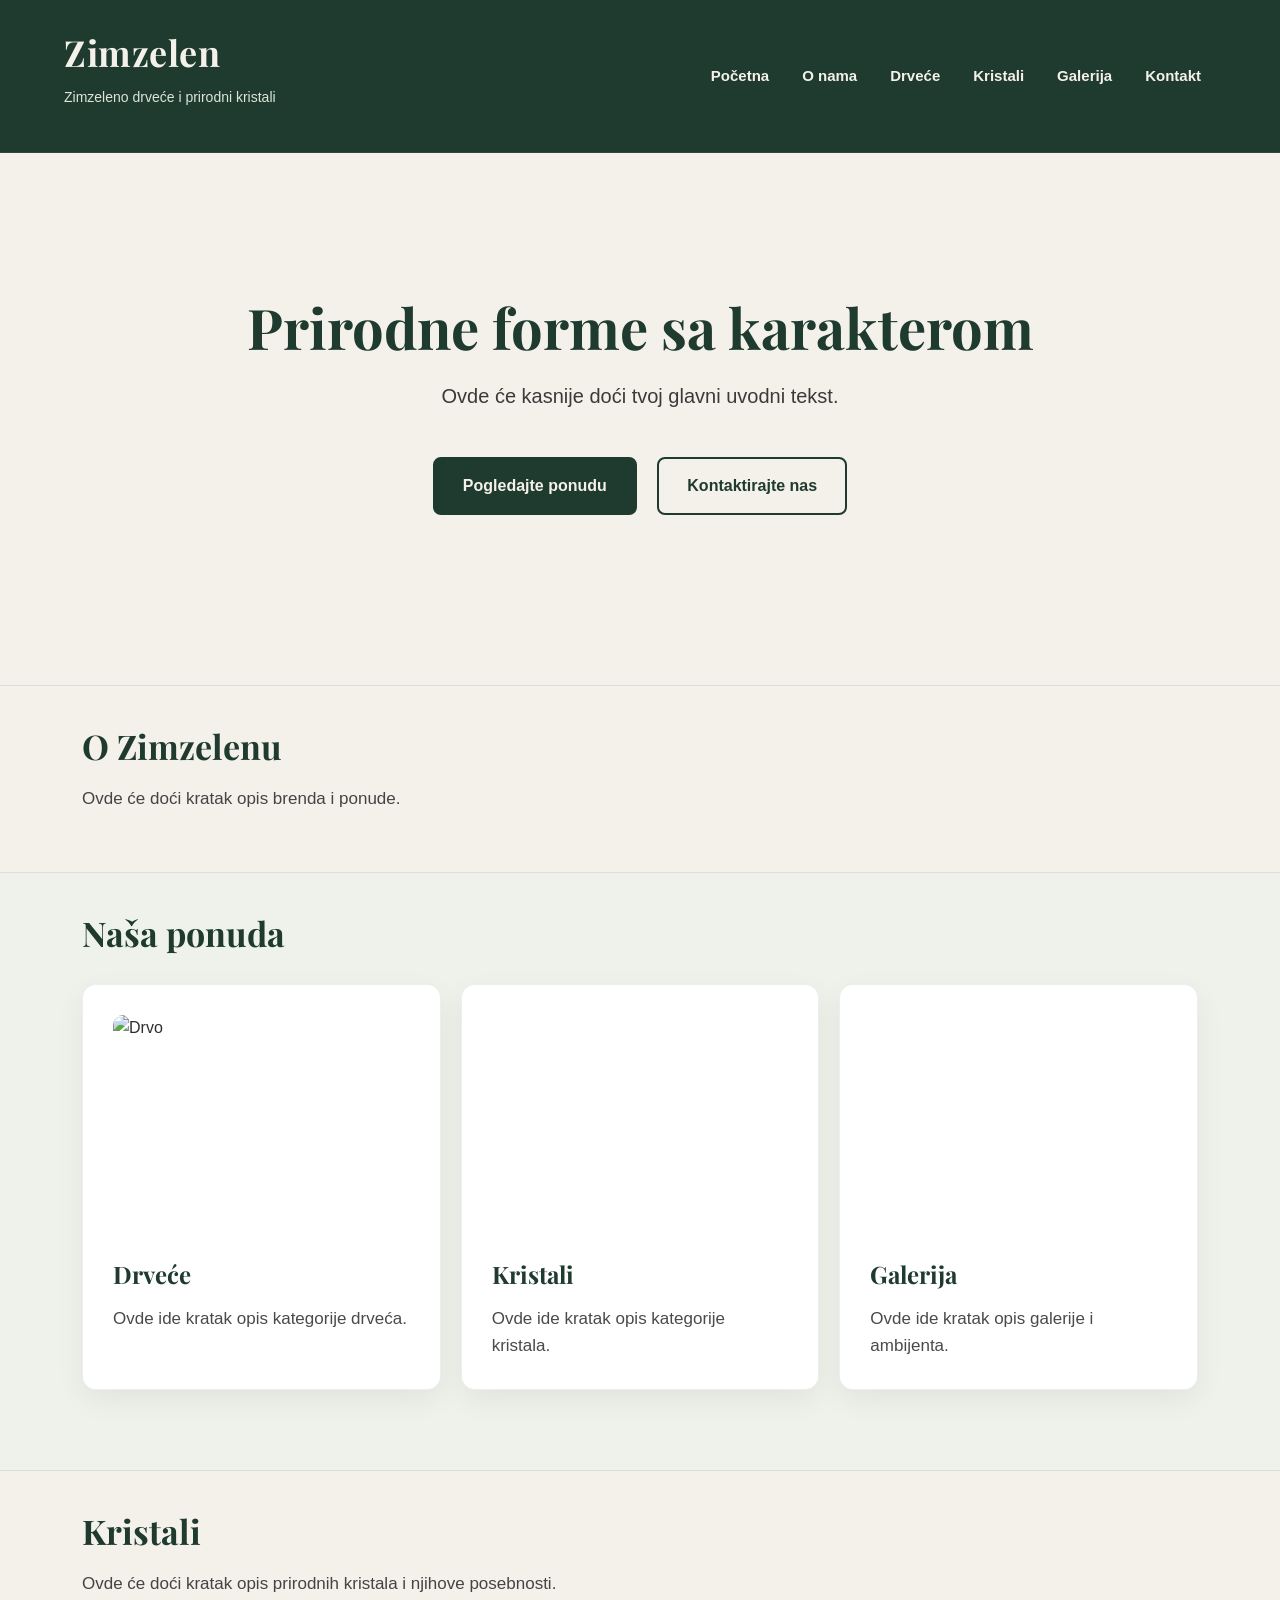
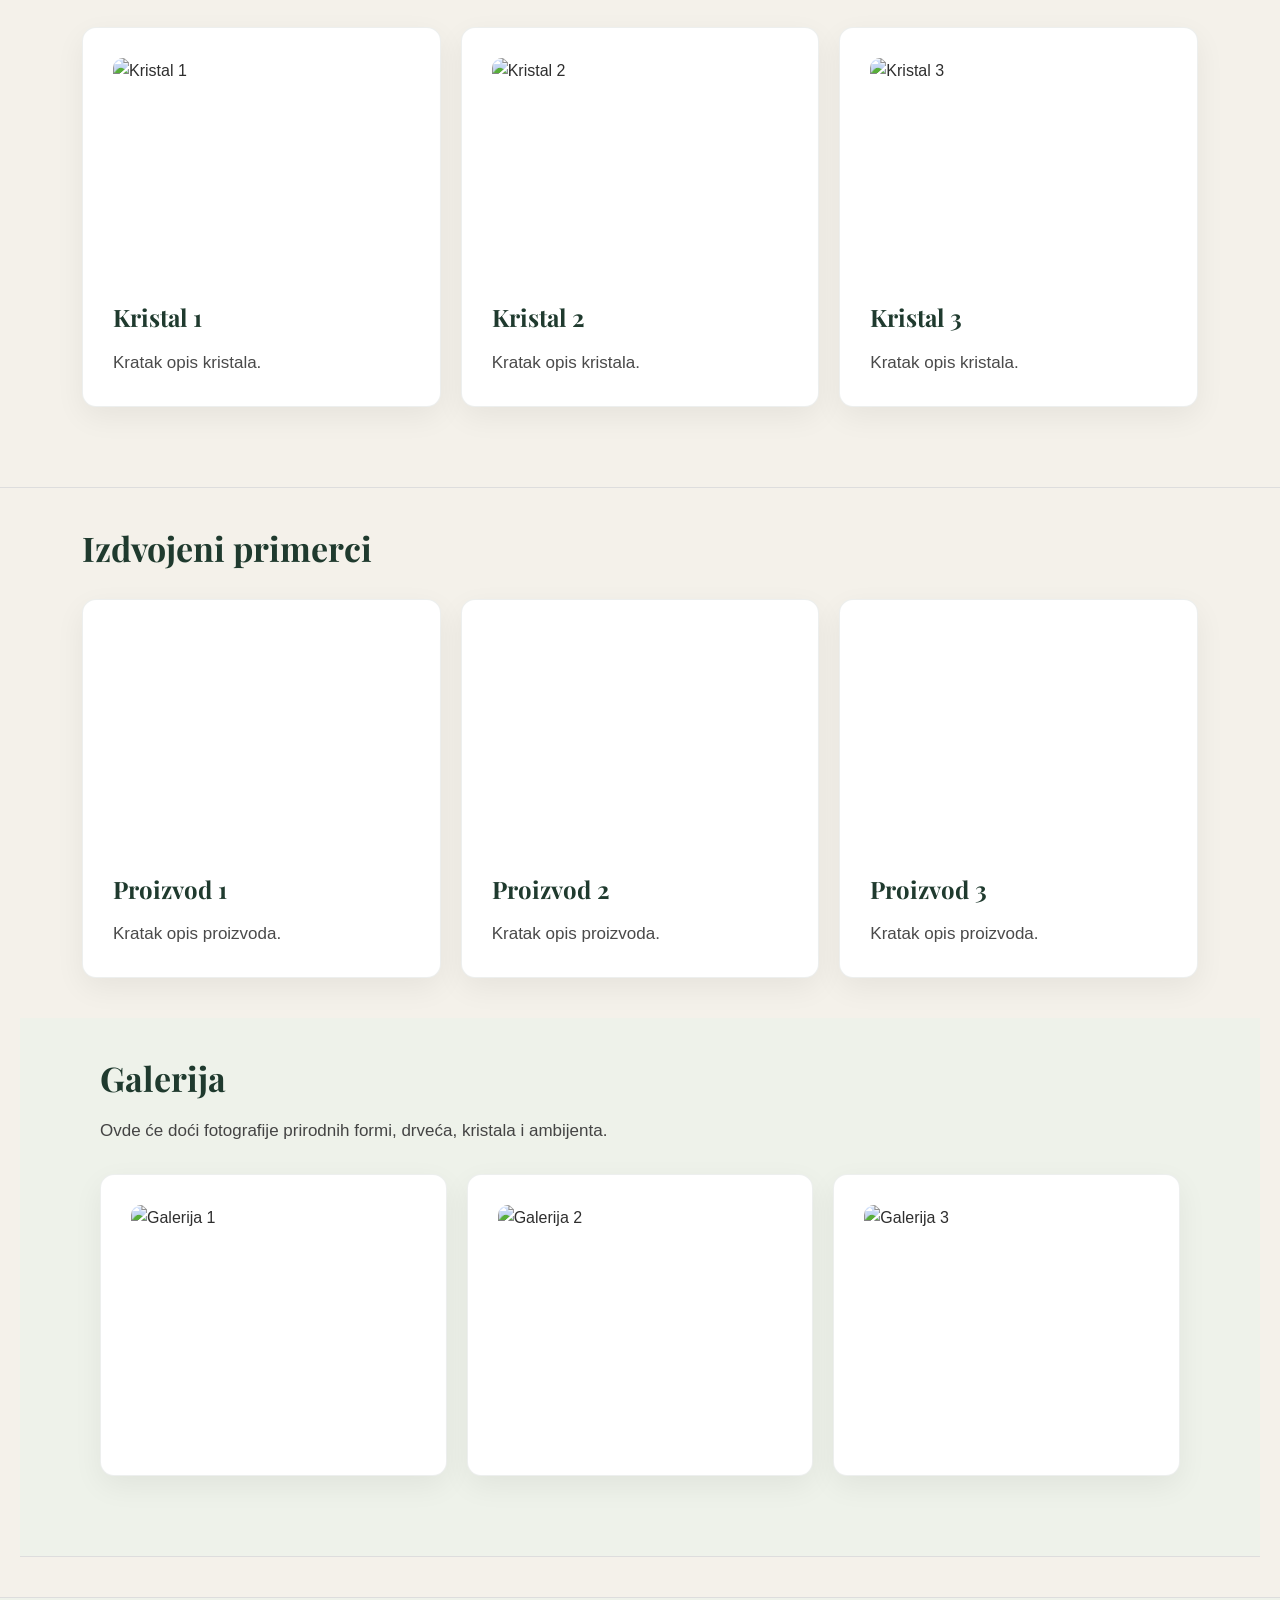
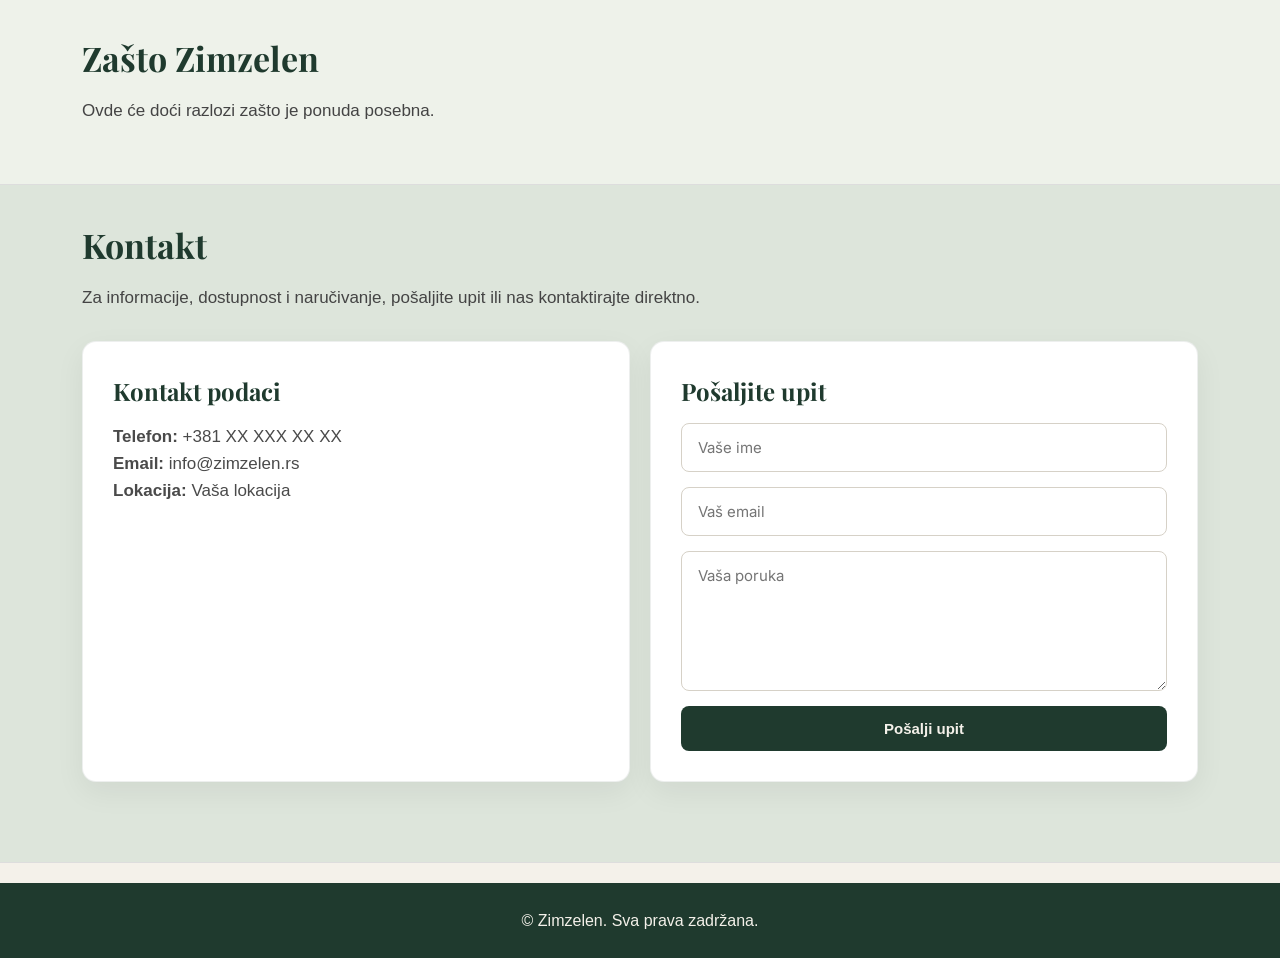
==== index.html @ 7e2f9504 "prvi upload fajla" ====
<!DOCTYPE html>
<html lang="sr">
<head>
  <meta charset="UTF-8" />
  <meta name="viewport" content="width=device-width, initial-scale=1.0" />
  <title>Zimzelen</title>
  <link rel="preconnect" href="https://fonts.googleapis.com">
<link rel="preconnect" href="https://fonts.gstatic.com" crossorigin>
<link href="https://fonts.googleapis.com/css2?family=Inter:wght@400;500;600;700&family=Playfair+Display:wght@600;700&display=swap" rel="stylesheet">
  <link rel="stylesheet" href="style.css" />
</head>
<body>

  <header class="site-header">
    <div class="container header-top">
      <div class="logo-box">
        <h1>Zimzelen</h1>
        <p>Zimzeleno drveće i prirodni kristali</p>
      </div>

      <nav class="main-nav">
  <a href="#pocetna">Početna</a>
  <a href="#o-nama">O nama</a>
  <a href="#drvece">Drveće</a>
  <a href="#kristali">Kristali</a>
  <a href="#galerija">Galerija</a>
  <a href="#kontakt">Kontakt</a>
</nav>
    </div>
  </header>

  <section class="hero" id="pocetna">
    <div class="container">
      <h2>Prirodne forme sa karakterom</h2>
      <p>Ovde će kasnije doći tvoj glavni uvodni tekst.</p>
      <div class="hero-buttons">
        <a href="#">Pogledajte ponudu</a>
        <a href="#">Kontaktirajte nas</a>
      </div>
    </div>
  </section>

  <section class="intro" id="o-nama">
    <div class="container">
      <h2>O Zimzelenu</h2>
      <p>Ovde će doći kratak opis brenda i ponude.</p>
    </div>
  </section>

<section class="categories" id="drvece">
  <div class="container">
    <h2>Naša ponuda</h2>

    <div class="card-grid">
      <div class="card">
        <img src="slike/100.jpg" alt="Drvo" class="card-image" />
        <h3>Drveće</h3>
        <p>Ovde ide kratak opis kategorije drveća.</p>
      </div>

      <div class="card">
        <div class="card-image"></div>
        <h3>Kristali</h3>
        <p>Ovde ide kratak opis kategorije kristala.</p>
      </div>

      <div class="card">
        <div class="card-image"></div>
        <h3>Galerija</h3>
        <p>Ovde ide kratak opis galerije i ambijenta.</p>
      </div>
    </div>
  </div>
</section>

<section class="crystals" id="kristali">
  <div class="container">
    <h2>Kristali</h2>
    <p>Ovde će doći kratak opis prirodnih kristala i njihove posebnosti.</p>

    <div class="card-grid">
      <div class="card">
        <img src="slike/100.jpg" alt="Kristal 1" class="card-image" />
        <h3>Kristal 1</h3>
        <p>Kratak opis kristala.</p>
      </div>

      <div class="card">
        <img src="slike/100.jpg" alt="Kristal 2" class="card-image" />
        <h3>Kristal 2</h3>
        <p>Kratak opis kristala.</p>
      </div>

      <div class="card">
        <img src="slike/100.jpg" alt="Kristal 3" class="card-image" />
        <h3>Kristal 3</h3>
        <p>Kratak opis kristala.</p>
      </div>
    </div>
  </div>
</section>

  <section class="featured">
  <div class="container">
    <h2>Izdvojeni primerci</h2>

    <div class="card-grid">
      <div class="card">
        <div class="card-image"></div>
        <h3>Proizvod 1</h3>
        <p>Kratak opis proizvoda.</p>
      </div>

      <div class="card">
        <div class="card-image"></div>
        <h3>Proizvod 2</h3>
        <p>Kratak opis proizvoda.</p>
      </div>

      <div class="card">
        <div class="card-image"></div>
        <h3>Proizvod 3</h3>
        <p>Kratak opis proizvoda.</p>
      </div>
    </div>
  </div>

  <section class="gallery" id="galerija">
  <div class="container">
    <h2>Galerija</h2>
    <p>Ovde će doći fotografije prirodnih formi, drveća, kristala i ambijenta.</p>

    <div class="card-grid">
      <div class="card">
        <img src="slike/100.jpg" alt="Galerija 1" class="card-image" />
      </div>

      <div class="card">
        <img src="slike/100.jpg" alt="Galerija 2" class="card-image" />
      </div>

      <div class="card">
        <img src="slike/100.jpg" alt="Galerija 3" class="card-image" />
      </div>
    </div>
  </div>
</section>

</section>
  <section class="why-us">
    <div class="container">
      <h2>Zašto Zimzelen</h2>
      <p>Ovde će doći razlozi zašto je ponuda posebna.</p>
    </div>
  </section>

  <section class="contact-call" id="kontakt">
  <div class="container">
    <h2>Kontakt</h2>
    <p>Za informacije, dostupnost i naručivanje, pošaljite upit ili nas kontaktirajte direktno.</p>

    <div class="contact-grid">
      <div class="card">
        <h3>Kontakt podaci</h3>
        <p><strong>Telefon:</strong> +381 XX XXX XX XX</p>
        <p><strong>Email:</strong> info@zimzelen.rs</p>
        <p><strong>Lokacija:</strong> Vaša lokacija</p>
      </div>

      <div class="card">
        <h3>Pošaljite upit</h3>
        <form class="contact-form" name="kontakt" method="POST" data-netlify="true" action="/hvala.html">
  <input type="hidden" name="form-name" value="kontakt" />

  <input type="text" name="ime" placeholder="Vaše ime" required />
  <input type="email" name="email" placeholder="Vaš email" required />
  <textarea name="poruka" placeholder="Vaša poruka" required></textarea>
  <button type="submit">Pošalji upit</button>
</form>
      </div>
    </div>
  </div>
</section>

  <footer class="site-footer">
    <div class="container">
      <p>© Zimzelen. Sva prava zadržana.</p>
    </div>
  </footer>

  <script src="script.js"></script>
</body>
</html>
---- style.css ----
* {
  margin: 0;
  padding: 0;
  box-sizing: border-box;
}

html {
  scroll-behavior: smooth;
}

body {
  font-family: 'Inter', sans-serif;
  background-color: #F4F1EA;
  color: #2E2E2E;
  line-height: 1.6;
}
h1, h2, h3 {
  font-family: 'Playfair Display', serif;
}
.container {
  width: 90%;
  max-width: 1200px;
  margin: 0 auto;
}

.site-header {
  background-color: #1F3A2E;
  color: #F4F1EA;
  padding: 24px 0;
  border-bottom: 1px solid rgba(255, 255, 255, 0.08);
}

.header-top {
  display: flex;
  justify-content: space-between;
  align-items: center;
  gap: 24px;
  flex-wrap: wrap;
}

.logo-box h1 {
  font-size: 36px;
  margin-bottom: 4px;
  letter-spacing: 0.5px;
}

.logo-box p {
  color: #DDE5DB;
  font-size: 14px;
  margin: 0;
}

.main-nav {
  display: flex;
  flex-wrap: wrap;
  gap: 18px;
}

.main-nav a {
  color: #F4F1EA;
  text-decoration: none;
  font-weight: 600;
  font-size: 15px;
  position: relative;
  transition: color 0.3s ease;
}

.main-nav a:hover {
  color: #DDE5DB;
}

.main-nav a::after {
  content: "";
  position: absolute;
  left: 0;
  bottom: -4px;
  width: 0;
  height: 1.5px;
  background-color: #DDE5DB;
  transition: width 0.3s ease;
}

.main-nav a:hover::after {
  width: 100%;
}

section {
  padding: 90px 0;
}

section h2 {
  font-size: 34px;
  margin-bottom: 18px;
  color: #1F3A2E;
  line-height: 1.2;
}

section p {
  max-width: 760px;
  margin-bottom: 20px;
  font-size: 17px;
  color: #444444;
}

.hero {
  background:
    linear-gradient(rgba(244, 241, 234, 0.72), rgba(244, 241, 234, 0.72)),
    url("slike/100.jpg");
  background-size: cover;
  background-position: center;
  background-repeat: no-repeat;
  text-align: center;
  padding: 140px 0;
}

.hero h2 {
  font-size: 56px;
  margin-bottom: 20px;
  color: #1F3A2E;
  line-height: 1.2;
}

.hero p {
  margin: 0 auto 35px;
  font-size: 20px;
  max-width: 700px;
  color: #3A3A3A;
}

.hero-buttons a {
  display: inline-block;
  margin: 10px 8px;
  padding: 14px 28px;
  text-decoration: none;
  border-radius: 8px;
  font-weight: 600;
  transition: all 0.3s ease;
}

.hero-buttons a:first-child {
  background-color: #1F3A2E;
  color: #F4F1EA;
  border: 2px solid #1F3A2E;
}

.hero-buttons a:first-child:hover {
  background-color: #2A4A3A;
  border-color: #2A4A3A;
}

.hero-buttons a:last-child {
  border: 2px solid #1F3A2E;
  color: #1F3A2E;
  background-color: transparent;
}

.hero-buttons a:last-child:hover {
  background-color: #1F3A2E;
  color: #F4F1EA;
}

.card-grid {
  display: flex;
  gap: 20px;
  flex-wrap: wrap;
  margin-top: 30px;
}

.card {
  background-color: #ffffff;
  padding: 30px;
  border-radius: 14px;
  box-shadow: 0 10px 30px rgba(0, 0, 0, 0.06);
  flex: 1 1 300px;
  transition: transform 0.3s ease, box-shadow 0.3s ease;
  border: 1px solid rgba(31, 58, 46, 0.08);
}

.card-image {
  width: 100%;
  height: 220px;
  object-fit: cover;
  border-radius: 10px;
  margin-bottom: 20px;
  display: block;
}

.card:hover {
  transform: translateY(-6px);
  box-shadow: 0 16px 40px rgba(0, 0, 0, 0.10);
}

.card h3 {
  color: #1F3A2E;
  margin-bottom: 12px;
  font-size: 24px;
}

.card p {
  margin-bottom: 0;
  color: #4A4A4A;
}

.site-footer {
  background-color: #1F3A2E;
  color: #F4F1EA;
  text-align: center;
  padding: 25px 0;
  margin-top: 20px;
}

.intro {
  background-color: #F4F1EA;
}

.categories {
  background-color: #EEF2EA;
}

.crystals {
  background-color: #F4F1EA;
}

.gallery {
  background-color: #EEF2EA;
}

.featured {
  background-color: #F4F1EA;
}

.why-us {
  background-color: #EEF2EA;
}

.contact-call {
  background-color: #DDE5DB;
}

.contact-grid {
  display: flex;
  gap: 20px;
  flex-wrap: wrap;
  margin-top: 30px;
}

.contact-form {
  display: flex;
  flex-direction: column;
  gap: 15px;
}

.contact-form input,
.contact-form textarea {
  width: 100%;
  padding: 14px 16px;
  border: 1px solid #d6d1c7;
  border-radius: 8px;
  font-family: 'Inter', sans-serif;
  font-size: 15px;
  background-color: #fff;
  color: #2E2E2E;
}

.contact-form textarea {
  min-height: 140px;
  resize: vertical;
}

.contact-form button {
  background-color: #1F3A2E;
  color: #F4F1EA;
  border: none;
  padding: 14px 22px;
  border-radius: 8px;
  font-size: 15px;
  font-weight: 600;
  cursor: pointer;
  transition: background-color 0.3s ease;
}

.contact-form button:hover {
  background-color: #2A4A3A;
}

@media (max-width: 900px) {
  .header-top {
    flex-direction: column;
    align-items: flex-start;
  }

  .main-nav {
    gap: 14px;
  }

  .hero {
    padding: 100px 0;
  }

  .hero h2 {
    font-size: 42px;
  }

  section {
    padding: 70px 0;
  }
}

@media (max-width: 600px) {
  .container {
    width: 92%;
  }

  .logo-box h1 {
    font-size: 30px;
  }

.contact-grid {
  flex-direction: column;
}

  .main-nav {
    flex-direction: column;
    align-items: flex-start;
    gap: 10px;
  }

  .hero {
    padding: 80px 0;
  }

  .hero h2 {
    font-size: 34px;
  }

  .hero p {
    font-size: 17px;
  }

  .hero-buttons a {
    display: block;
    width: 100%;
    max-width: 280px;
    margin: 10px auto;
    text-align: center;
  }

  section h2 {
    font-size: 28px;
  }

  .card {
    padding: 24px;
  }
}
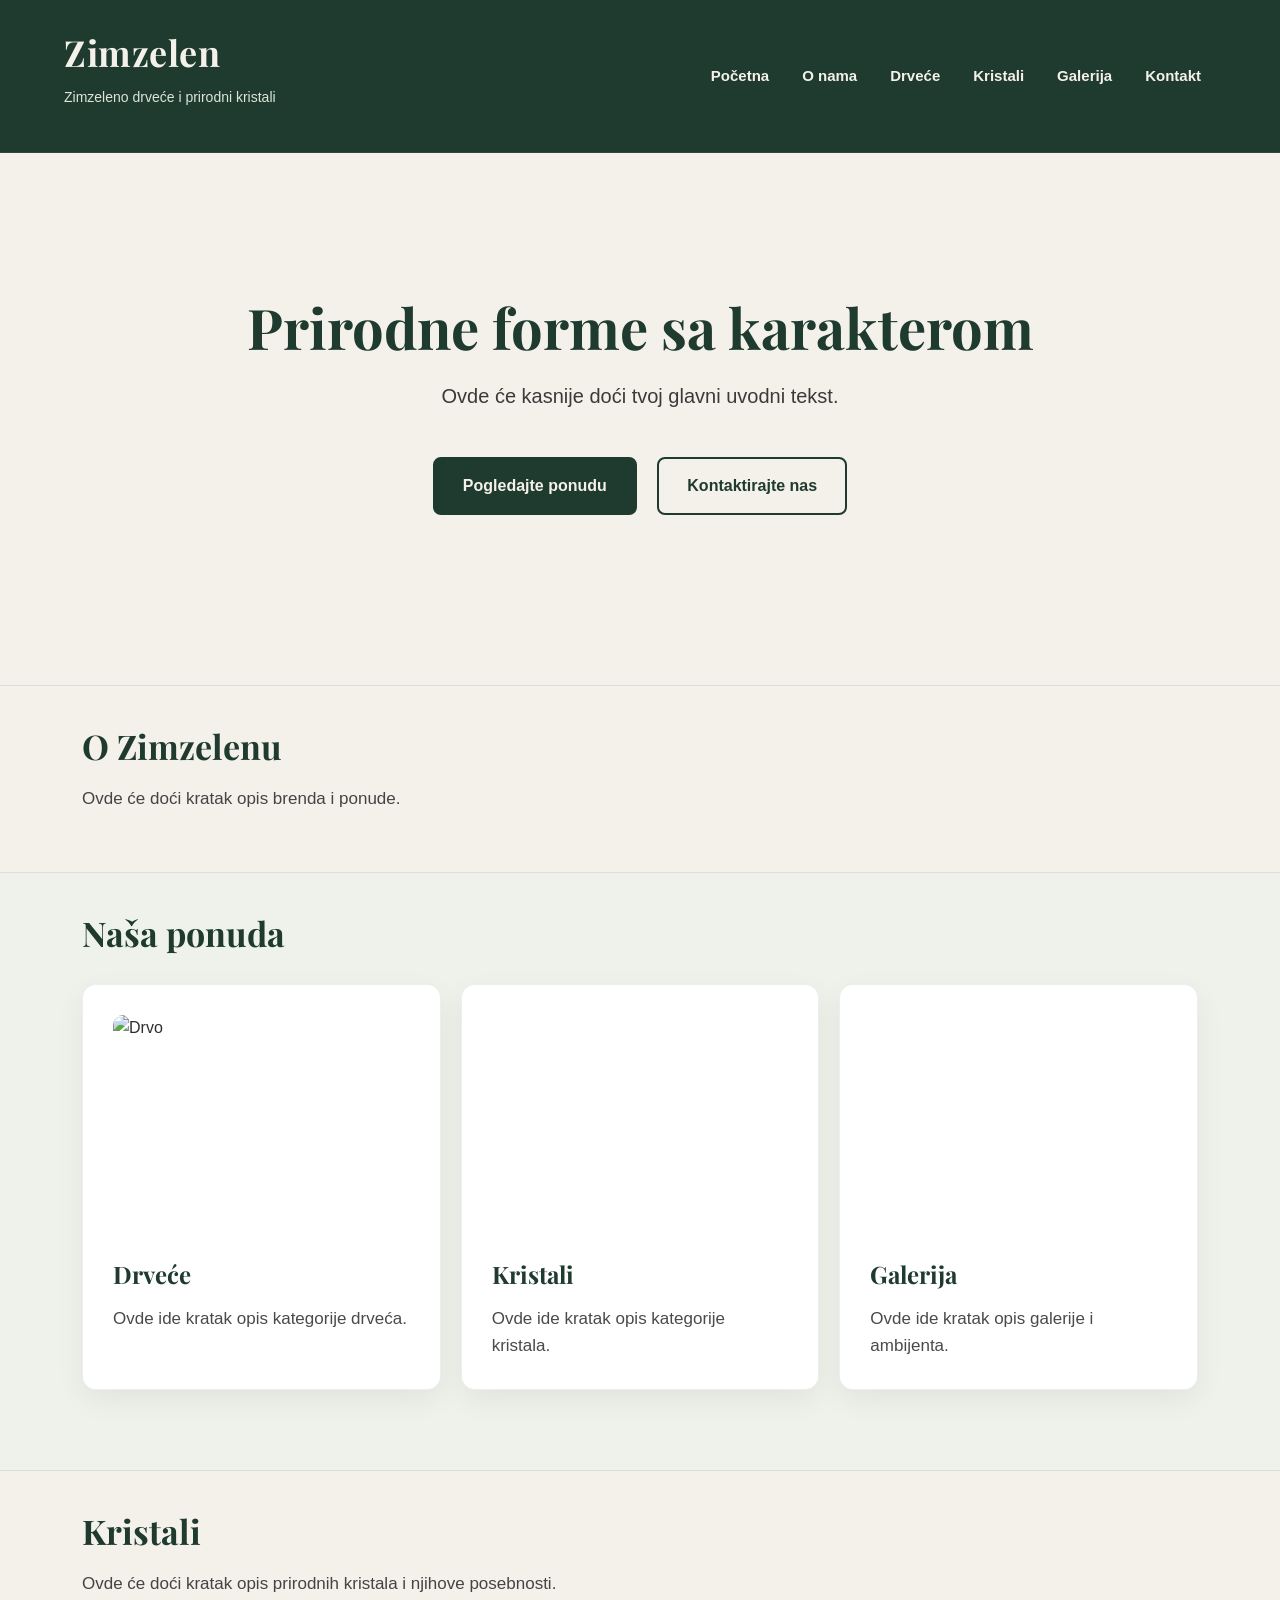
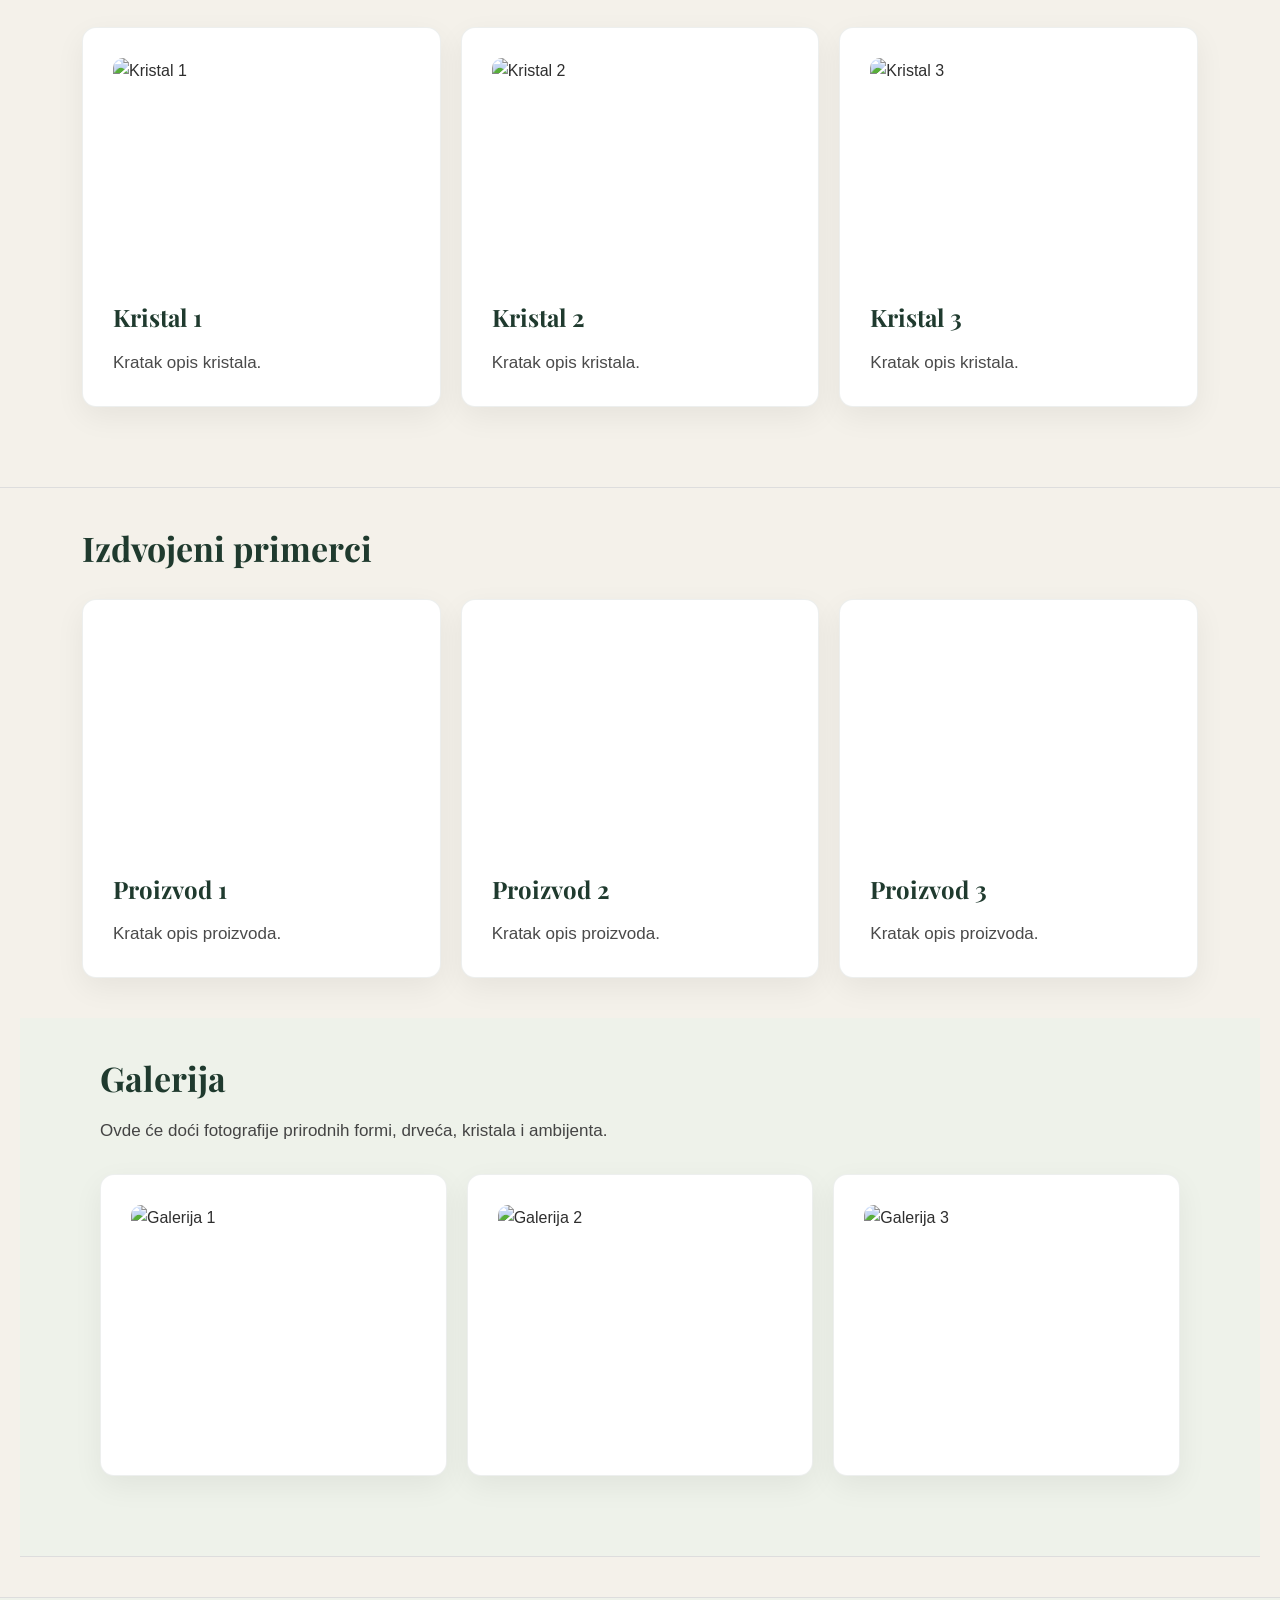
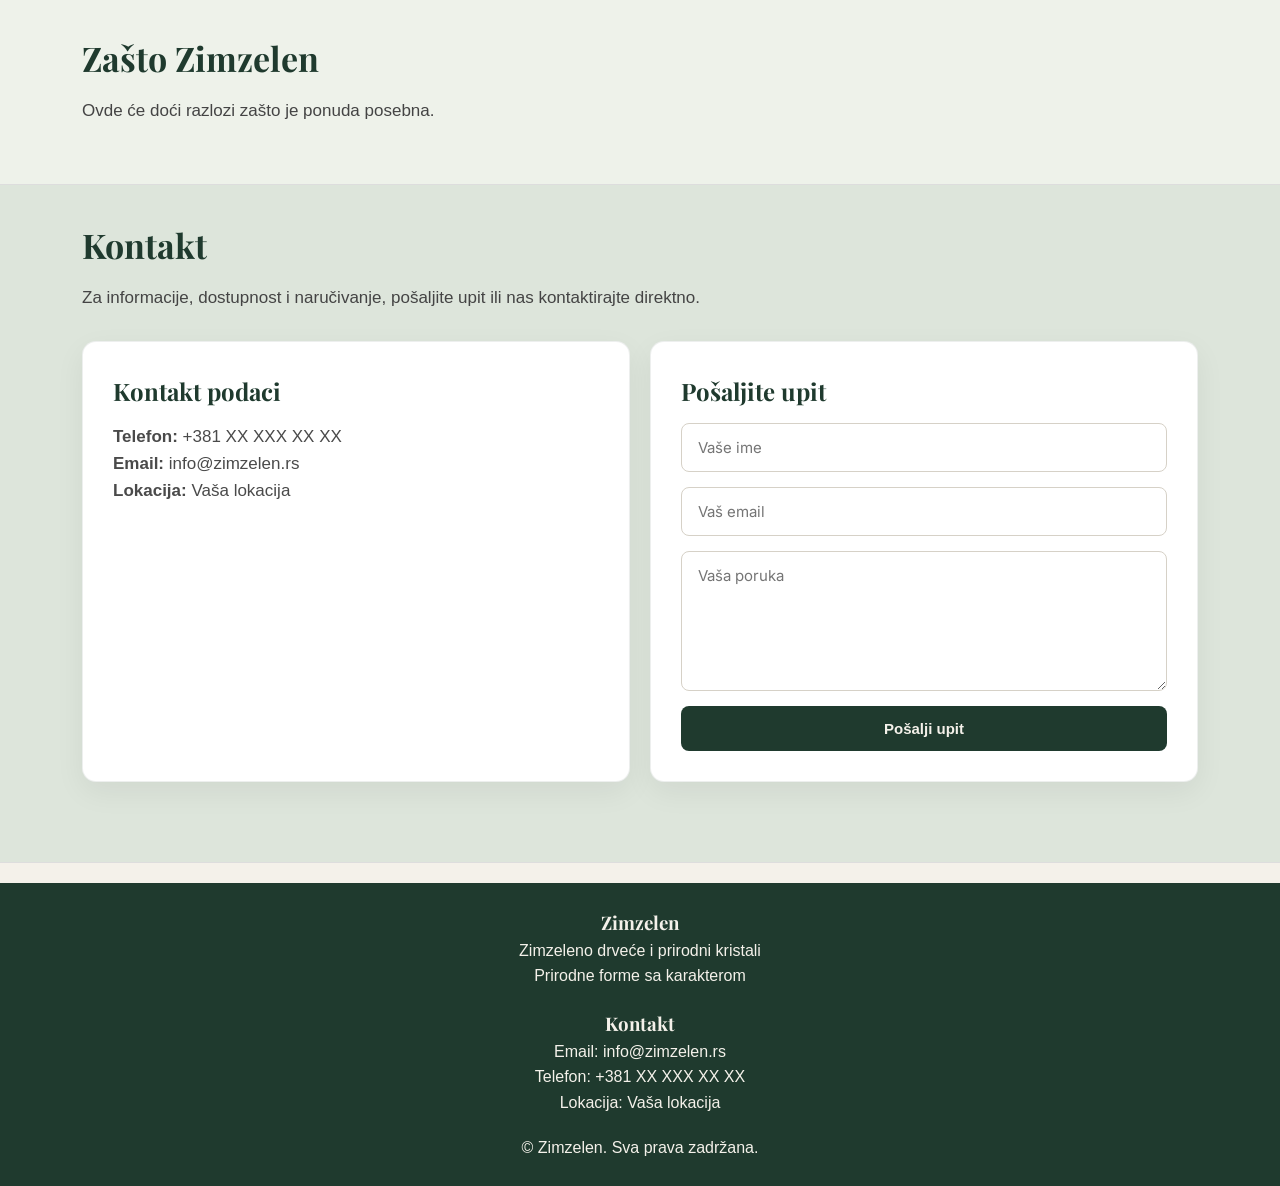
==== commit 7dce2a93: "Fix HTML structure and improve footer content" ====
--- a/index.html
+++ b/index.html
@@ -169,7 +169,7 @@
 
       <div class="card">
         <h3>Pošaljite upit</h3>
-        <form class="contact-form" name="kontakt" method="POST" data-netlify="true" action="/hvala.html">
+        <form class="contact-form" name="kontakt" method="POST" data-netlify="true"> 
   <input type="hidden" name="form-name" value="kontakt" />
 
   <input type="text" name="ime" placeholder="Vaše ime" required />
@@ -183,11 +183,26 @@
 </section>
 
   <footer class="site-footer">
-    <div class="container">
-      <p>© Zimzelen. Sva prava zadržana.</p>
-    </div>
-  </footer>
+  <div class="container footer-content">
+    <div class="footer-brand">
+      <h3>Zimzelen</h3>
+      <p>Zimzeleno drveće i prirodni kristali</p>
+      <p>Prirodne forme sa karakterom</p>
+    </div>
+
+    <div class="footer-contact">
+      <h3>Kontakt</h3>
+      <p>Email: info@zimzelen.rs</p>
+      <p>Telefon: +381 XX XXX XX XX</p>
+      <p>Lokacija: Vaša lokacija</p>
+    </div>
+  </div>
+
+  <div class="container footer-bottom">
+    <p>© Zimzelen. Sva prava zadržana.</p>
+  </div>
+</footer>
 
   <script src="script.js"></script>
 </body>
-</html>+</html>
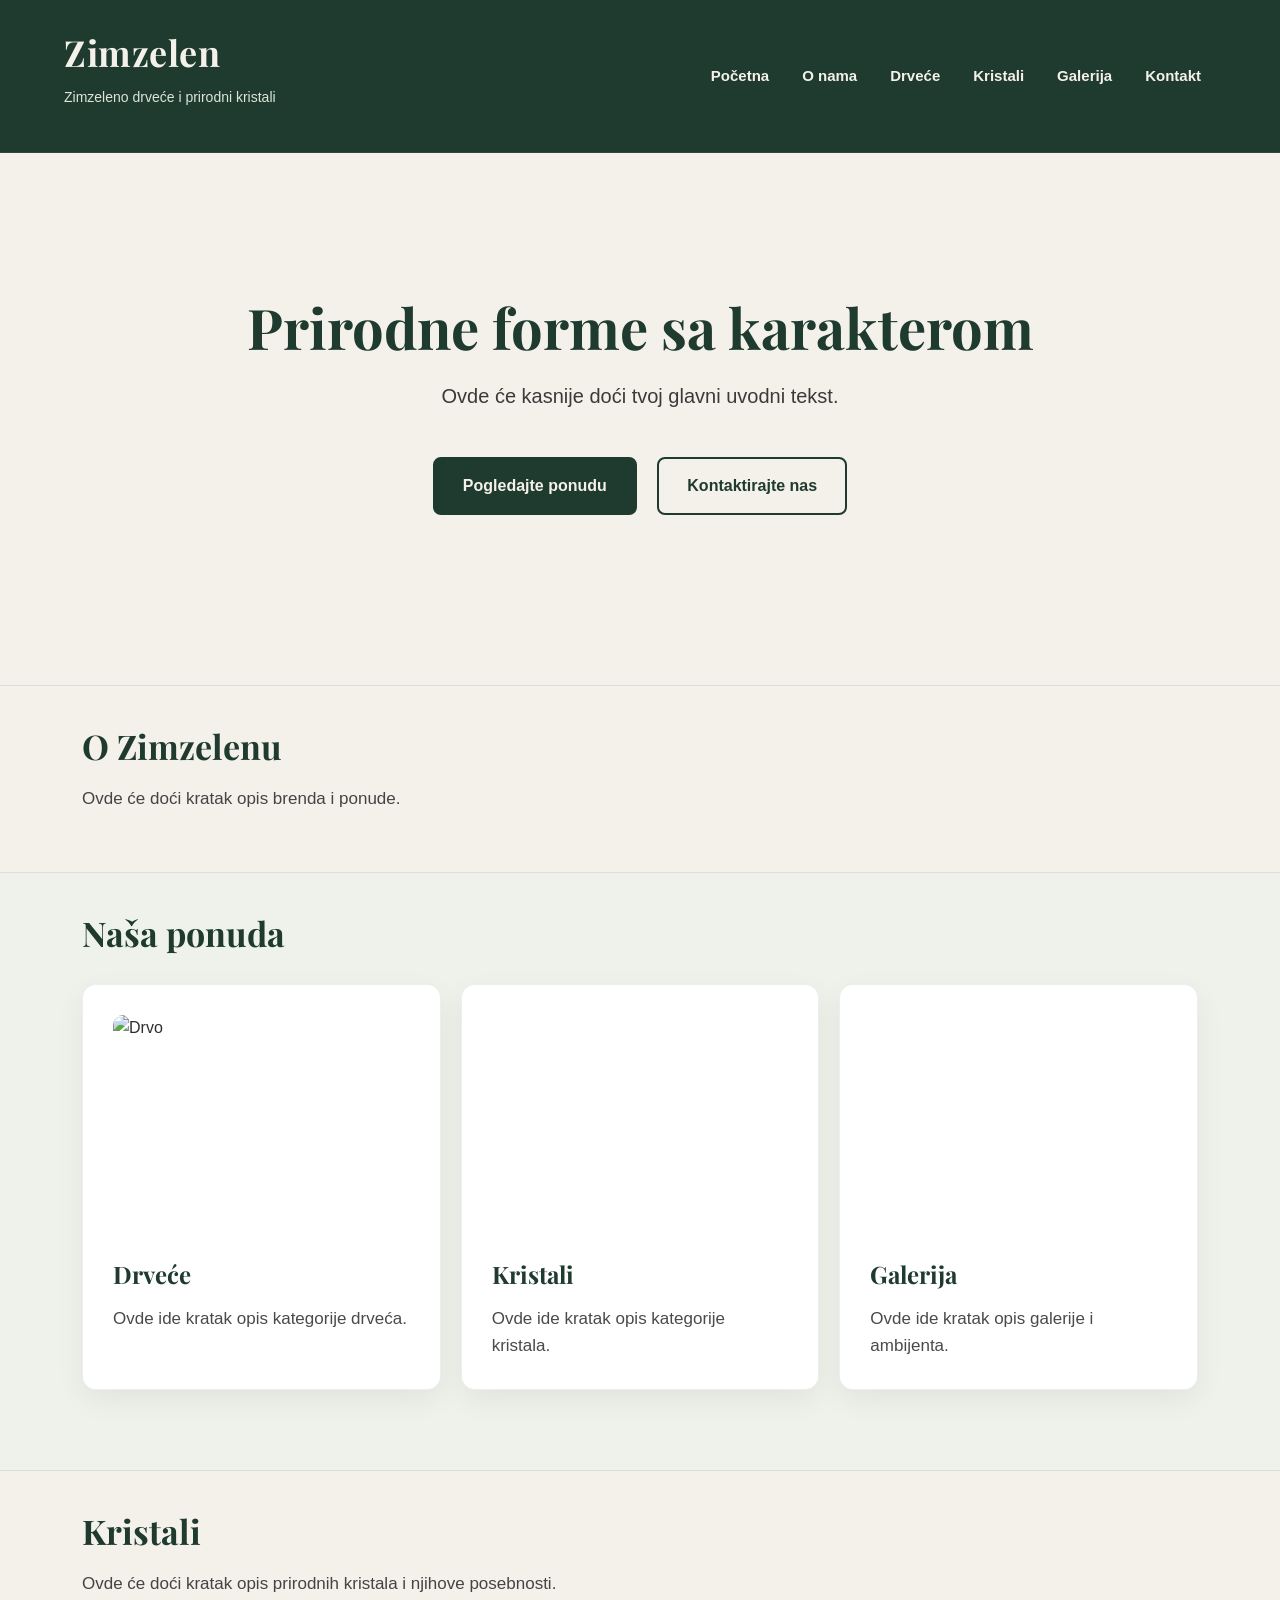
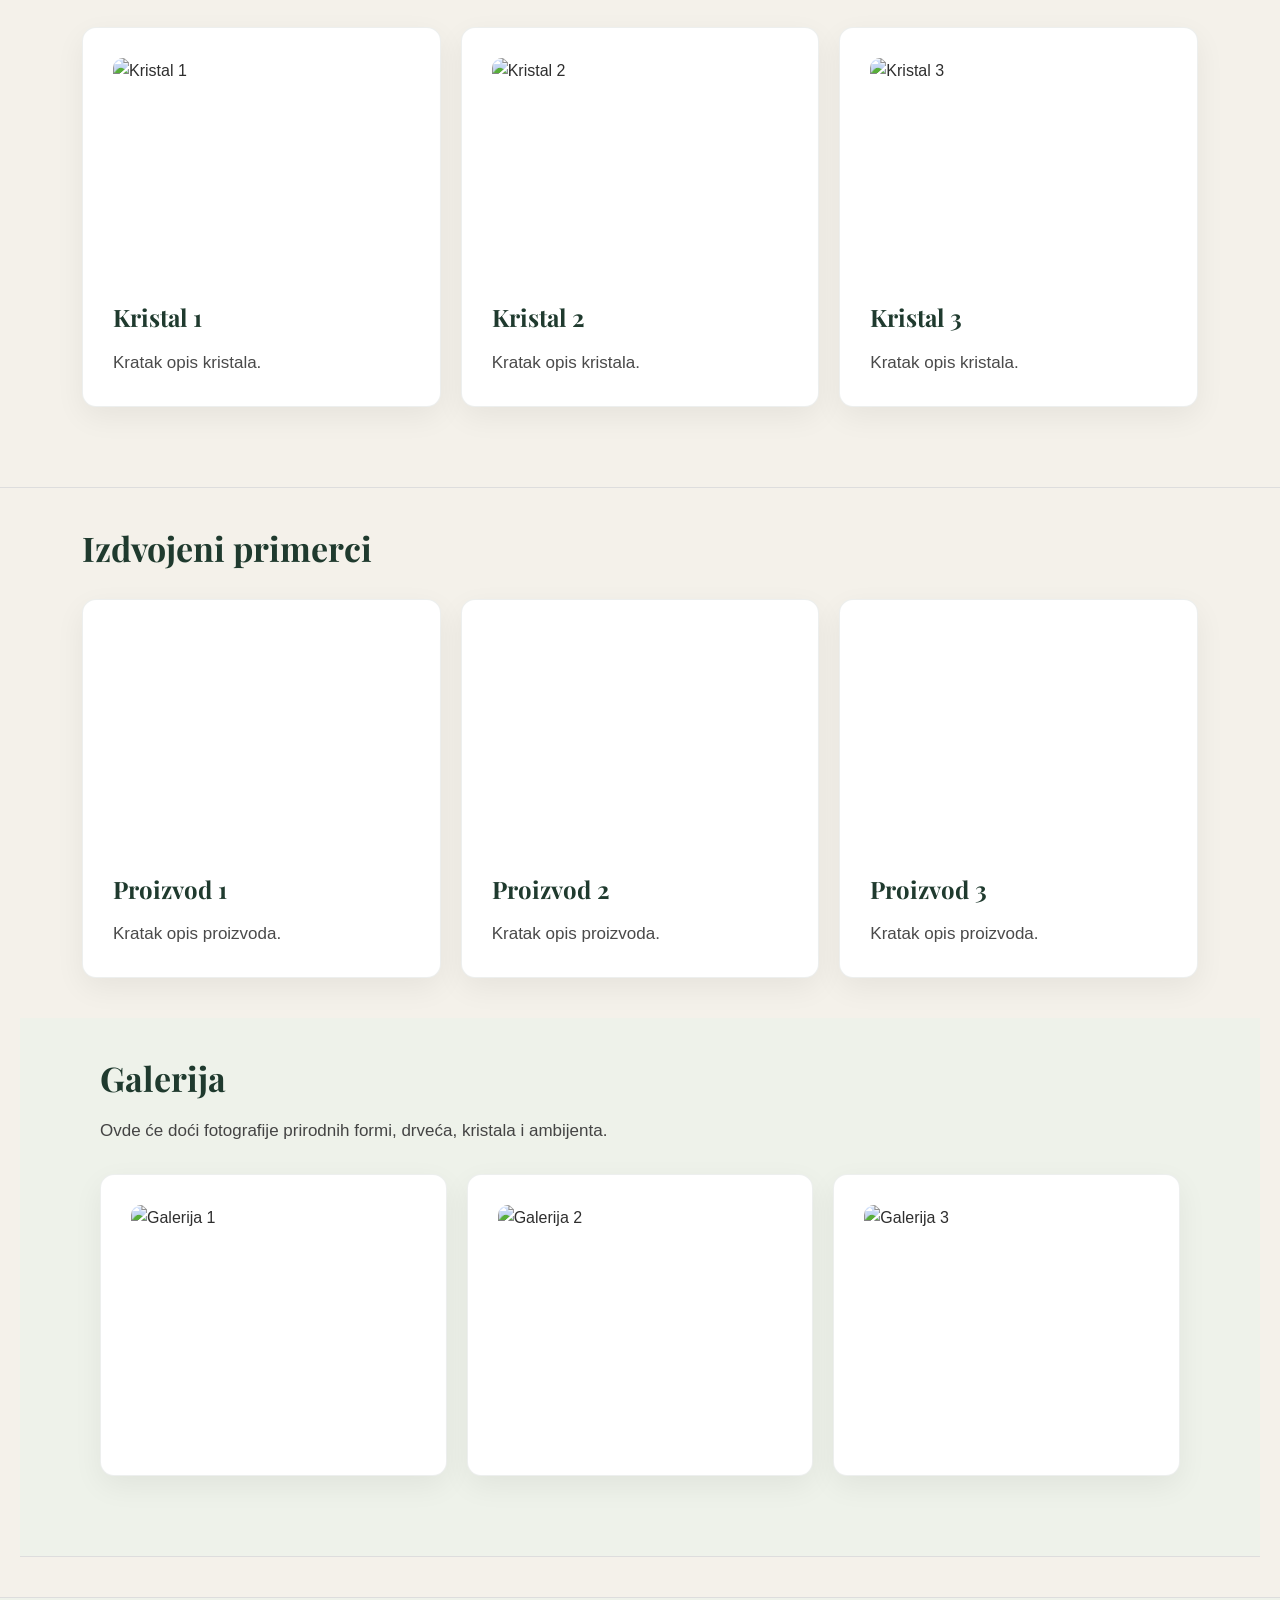
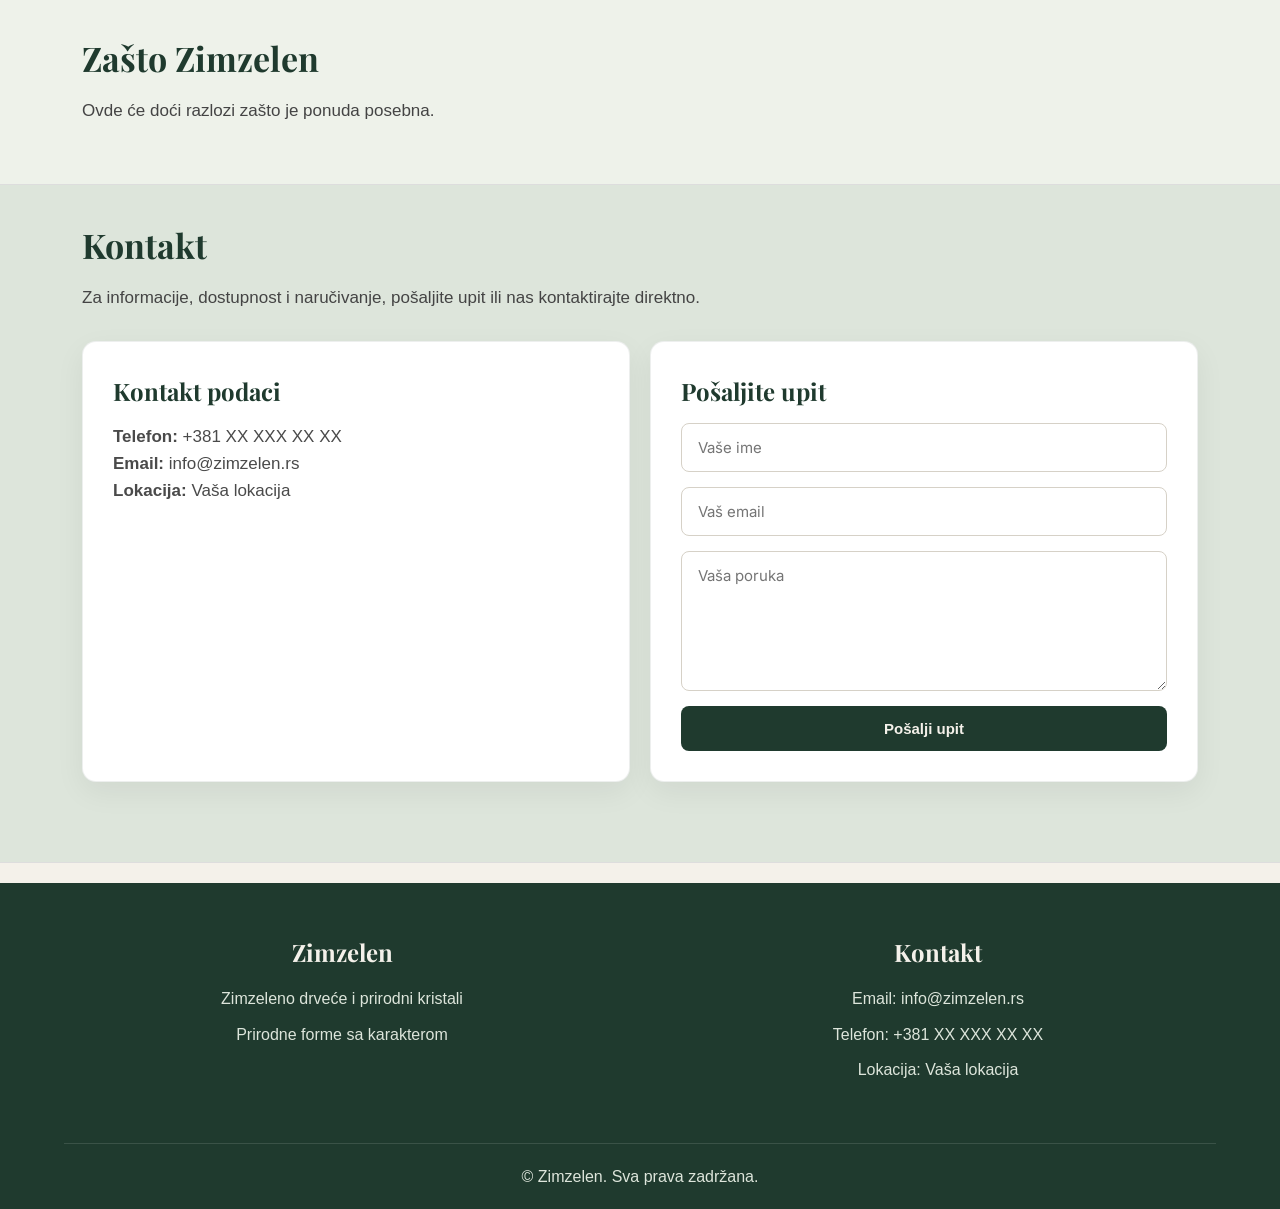
==== commit cf5cfd56: "Enhance SEO with meta tags in index.html Added meta tags for description, author, and keywords to im" ====
--- a/index.html
+++ b/index.html
@@ -3,10 +3,20 @@
 <head>
   <meta charset="UTF-8" />
   <meta name="viewport" content="width=device-width, initial-scale=1.0" />
+
   <title>Zimzelen</title>
+  <meta name="description" content="Zimzelen - zimzeleno drveće i prirodni kristali. Prirodne forme sa karakterom, pažljivo odabrani primerci za vrt, prostor i kolekciju." />
+  <meta name="author" content="Zimzelen" />
+  <meta name="keywords" content="zimzeleno drveće, niwaki, beli bor, pinus sylvestris, prirodni kristali, kvarc, akvamarin, rasadnik" />
+
+  <meta property="og:title" content="Zimzelen" />
+  <meta property="og:description" content="Zimzeleno drveće i prirodni kristali. Prirodne forme sa karakterom." />
+  <meta property="og:type" content="website" />
+  <meta property="og:url" content="https://zimzelen.netlify.app/" />
+
   <link rel="preconnect" href="https://fonts.googleapis.com">
-<link rel="preconnect" href="https://fonts.gstatic.com" crossorigin>
-<link href="https://fonts.googleapis.com/css2?family=Inter:wght@400;500;600;700&family=Playfair+Display:wght@600;700&display=swap" rel="stylesheet">
+  <link rel="preconnect" href="https://fonts.gstatic.com" crossorigin>
+  <link href="https://fonts.googleapis.com/css2?family=Inter:wght@400;500;600;700&family=Playfair+Display:wght@600;700&display=swap" rel="stylesheet">
   <link rel="stylesheet" href="style.css" />
 </head>
 <body>
--- a/style.css
+++ b/style.css
@@ -204,9 +204,45 @@
 .site-footer {
   background-color: #1F3A2E;
   color: #F4F1EA;
+  padding: 50px 0 20px;
+  margin-top: 20px;
+}
+
+.footer-content {
+  display: flex;
+  justify-content: space-between;
+  gap: 40px;
+  flex-wrap: wrap;
+  margin-bottom: 30px;
+}
+
+.footer-brand,
+.footer-contact {
+  flex: 1 1 300px;
+}
+
+.footer-brand h3,
+.footer-contact h3 {
+  color: #F4F1EA;
+  margin-bottom: 15px;
+  font-size: 24px;
+}
+
+.footer-brand p,
+.footer-contact p {
+  margin-bottom: 10px;
+  color: #DDE5DB;
+}
+
+.footer-bottom {
+  border-top: 1px solid rgba(255, 255, 255, 0.12);
+  padding-top: 20px;
   text-align: center;
-  padding: 25px 0;
-  margin-top: 20px;
+}
+
+.footer-bottom p {
+  margin: 0;
+  color: #DDE5DB;
 }
 
 .intro {
@@ -318,7 +354,12 @@
 .contact-grid {
   flex-direction: column;
 }
-
+  
+.footer-content {
+  flex-direction: column;
+  gap: 20px;
+}
+  
   .main-nav {
     flex-direction: column;
     align-items: flex-start;
@@ -352,4 +393,4 @@
   .card {
     padding: 24px;
   }
-}+}
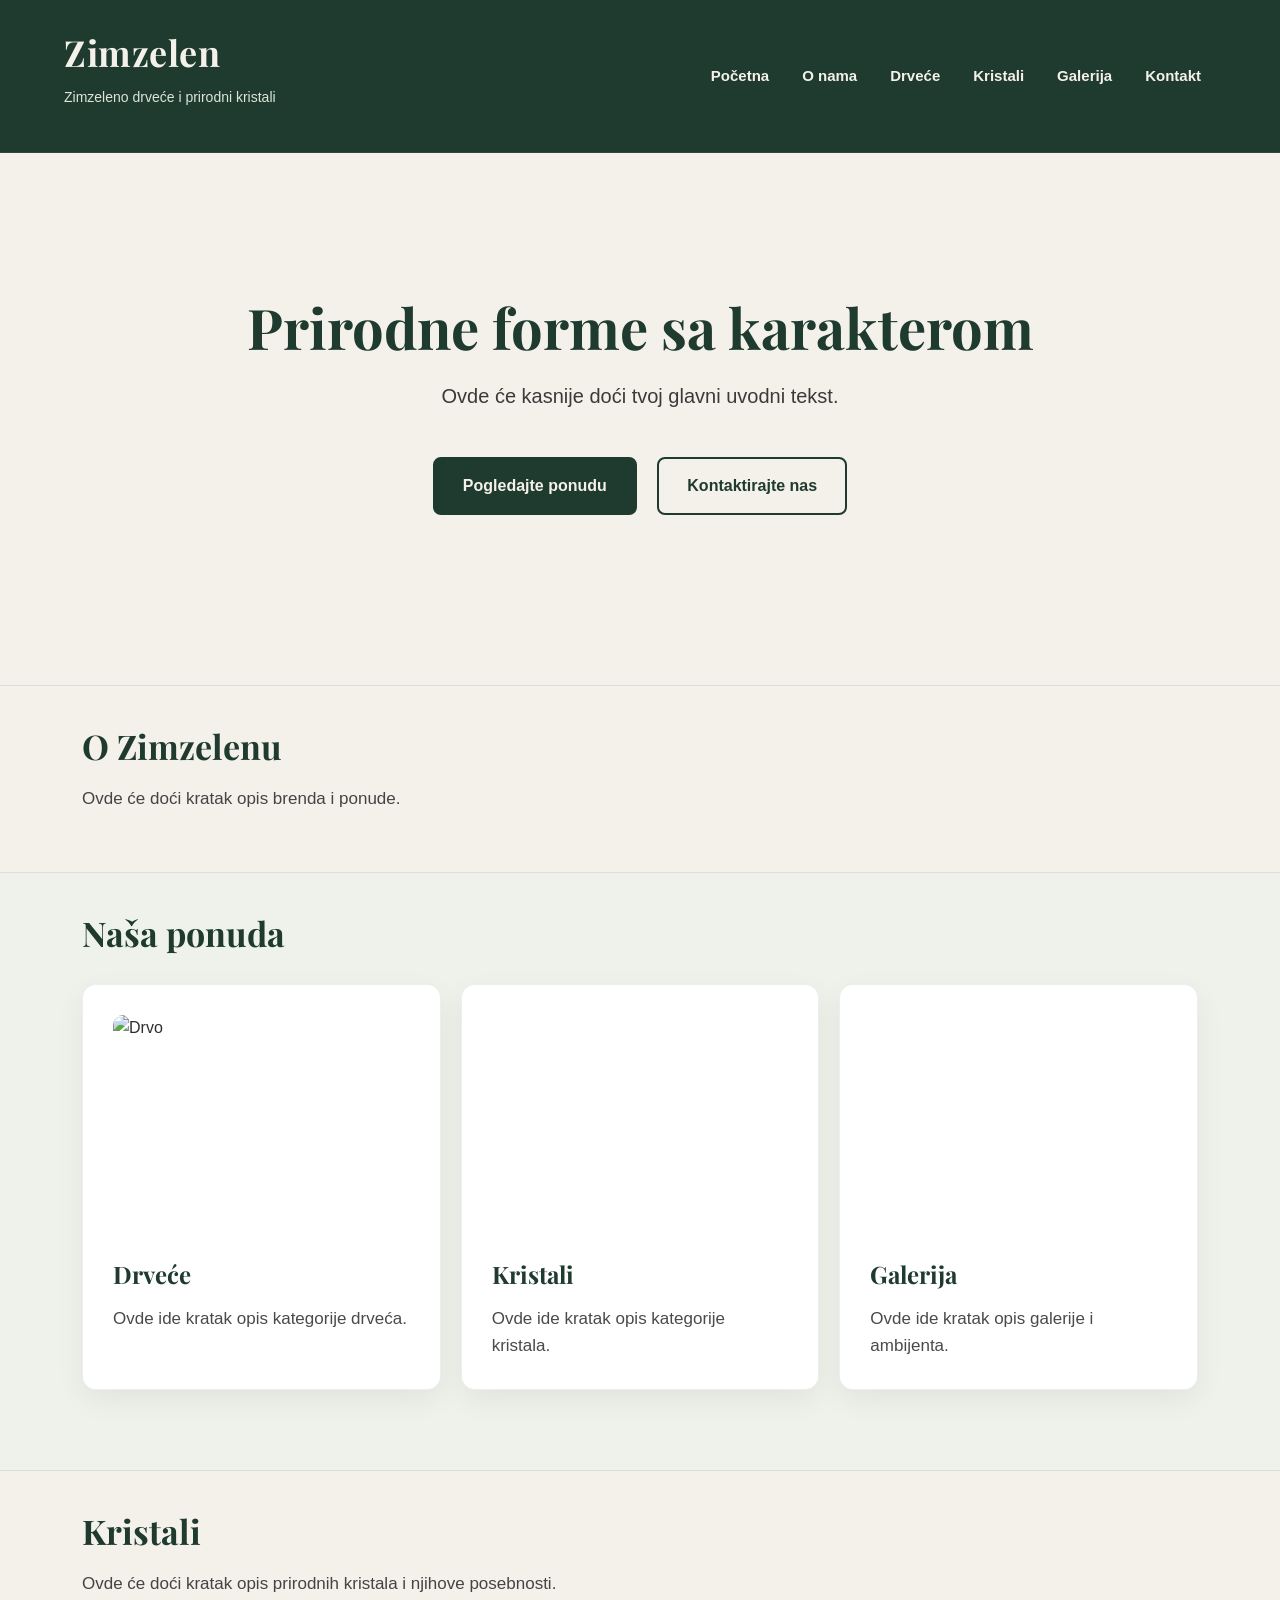
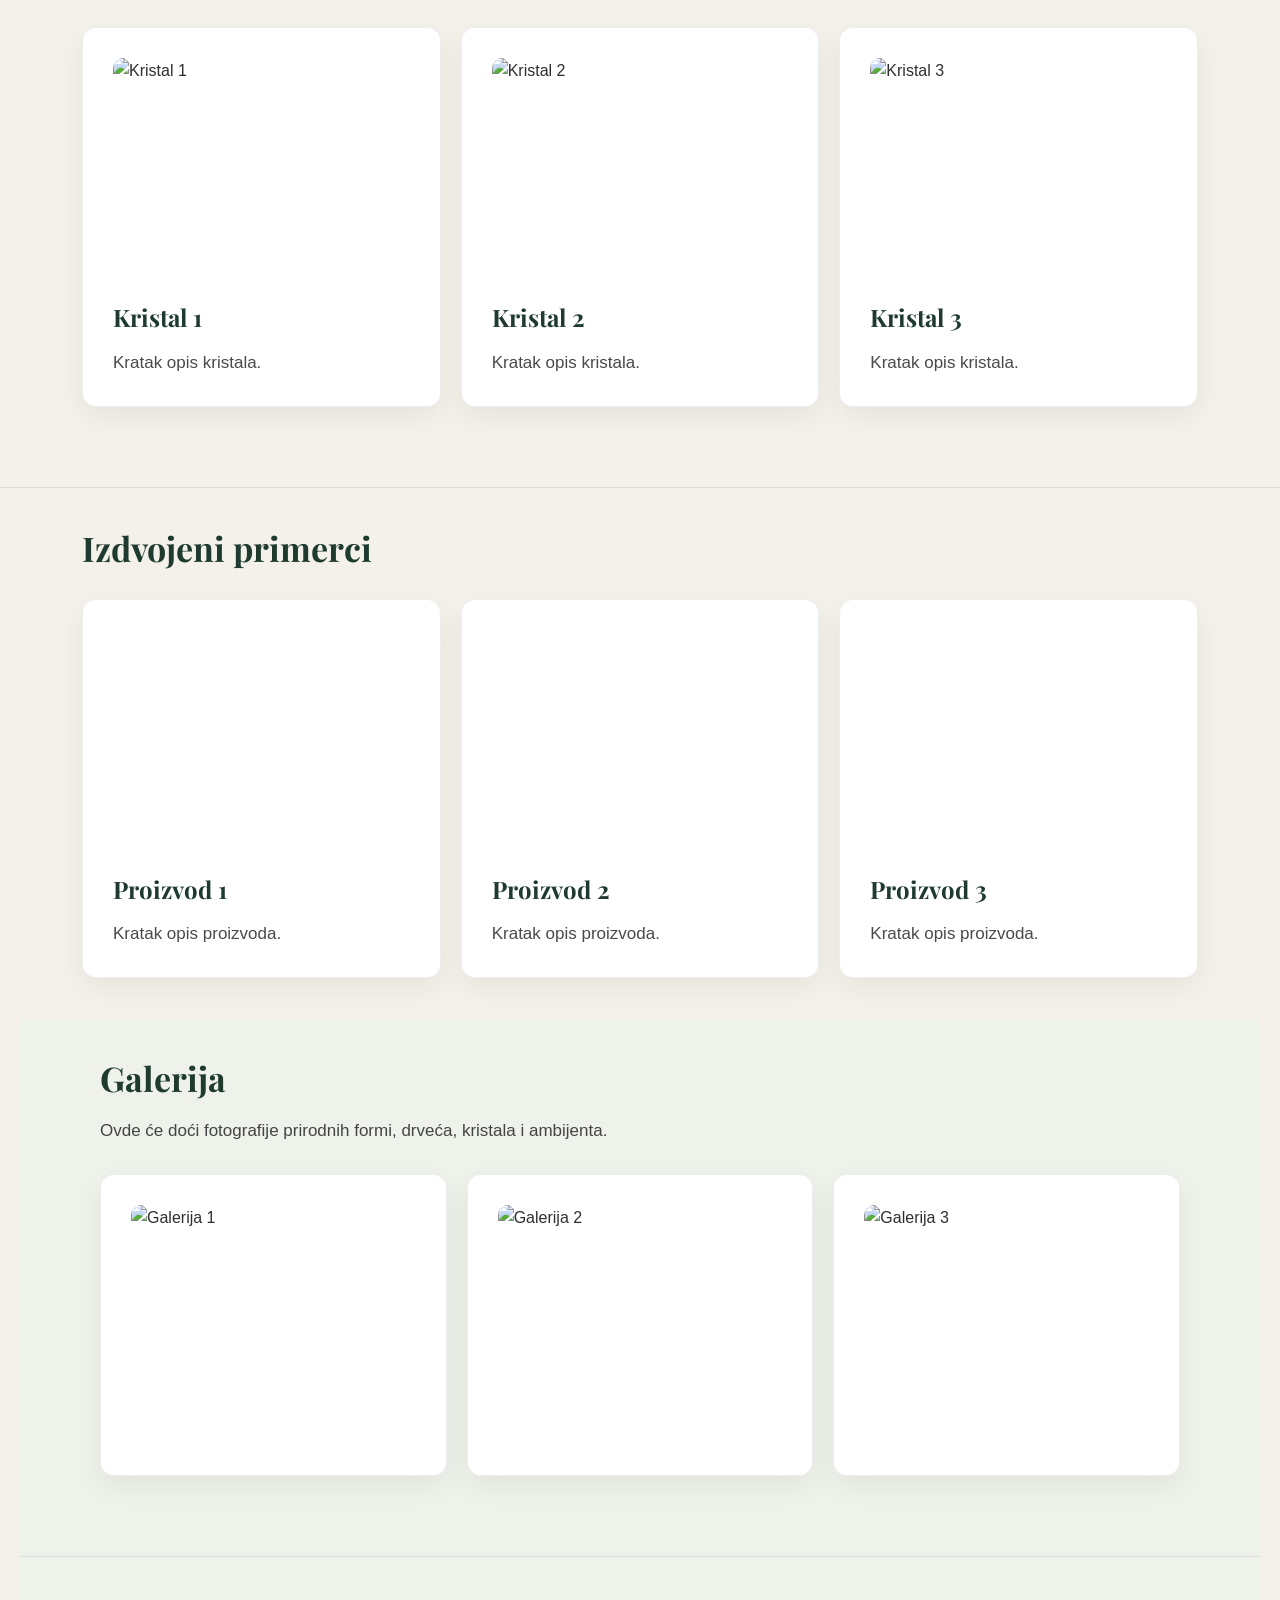
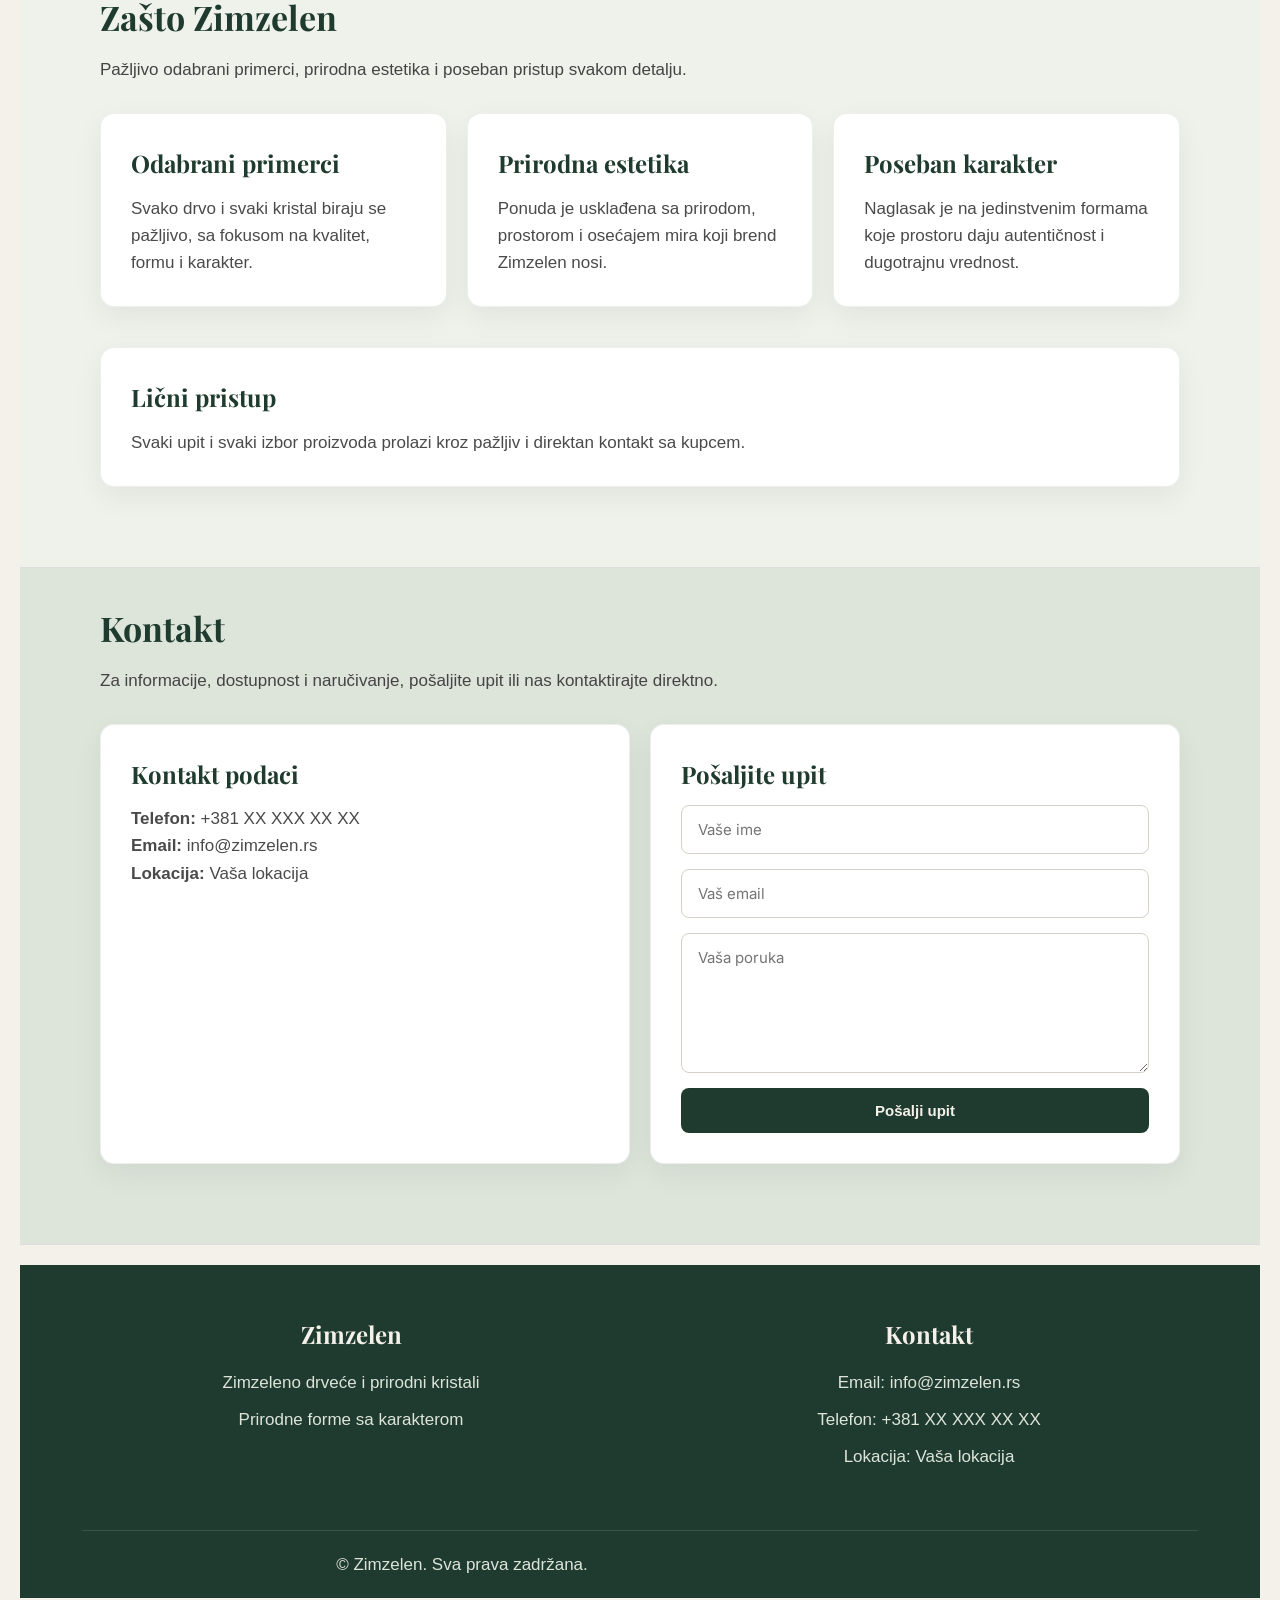
==== commit f3b35df7: "Restore index.html with original content" ====
--- a/index.html
+++ b/index.html
@@ -156,13 +156,34 @@
   </div>
 </section>
 
-</section>
-  <section class="why-us">
-    <div class="container">
-      <h2>Zašto Zimzelen</h2>
-      <p>Ovde će doći razlozi zašto je ponuda posebna.</p>
-    </div>
-  </section>
+<section class="why-us">
+  <div class="container">
+    <h2>Zašto Zimzelen</h2>
+    <p>Pažljivo odabrani primerci, prirodna estetika i poseban pristup svakom detalju.</p>
+
+    <div class="card-grid">
+      <div class="card">
+        <h3>Odabrani primerci</h3>
+        <p>Svako drvo i svaki kristal biraju se pažljivo, sa fokusom na kvalitet, formu i karakter.</p>
+      </div>
+
+      <div class="card">
+        <h3>Prirodna estetika</h3>
+        <p>Ponuda je usklađena sa prirodom, prostorom i osećajem mira koji brend Zimzelen nosi.</p>
+      </div>
+
+      <div class="card">
+        <h3>Poseban karakter</h3>
+        <p>Naglasak je na jedinstvenim formama koje prostoru daju autentičnost i dugotrajnu vrednost.</p>
+      </div>
+
+      <div class="card">
+        <h3>Lični pristup</h3>
+        <p>Svaki upit i svaki izbor proizvoda prolazi kroz pažljiv i direktan kontakt sa kupcem.</p>
+      </div>
+    </div>
+  </div>
+</section>
 
   <section class="contact-call" id="kontakt">
   <div class="container">
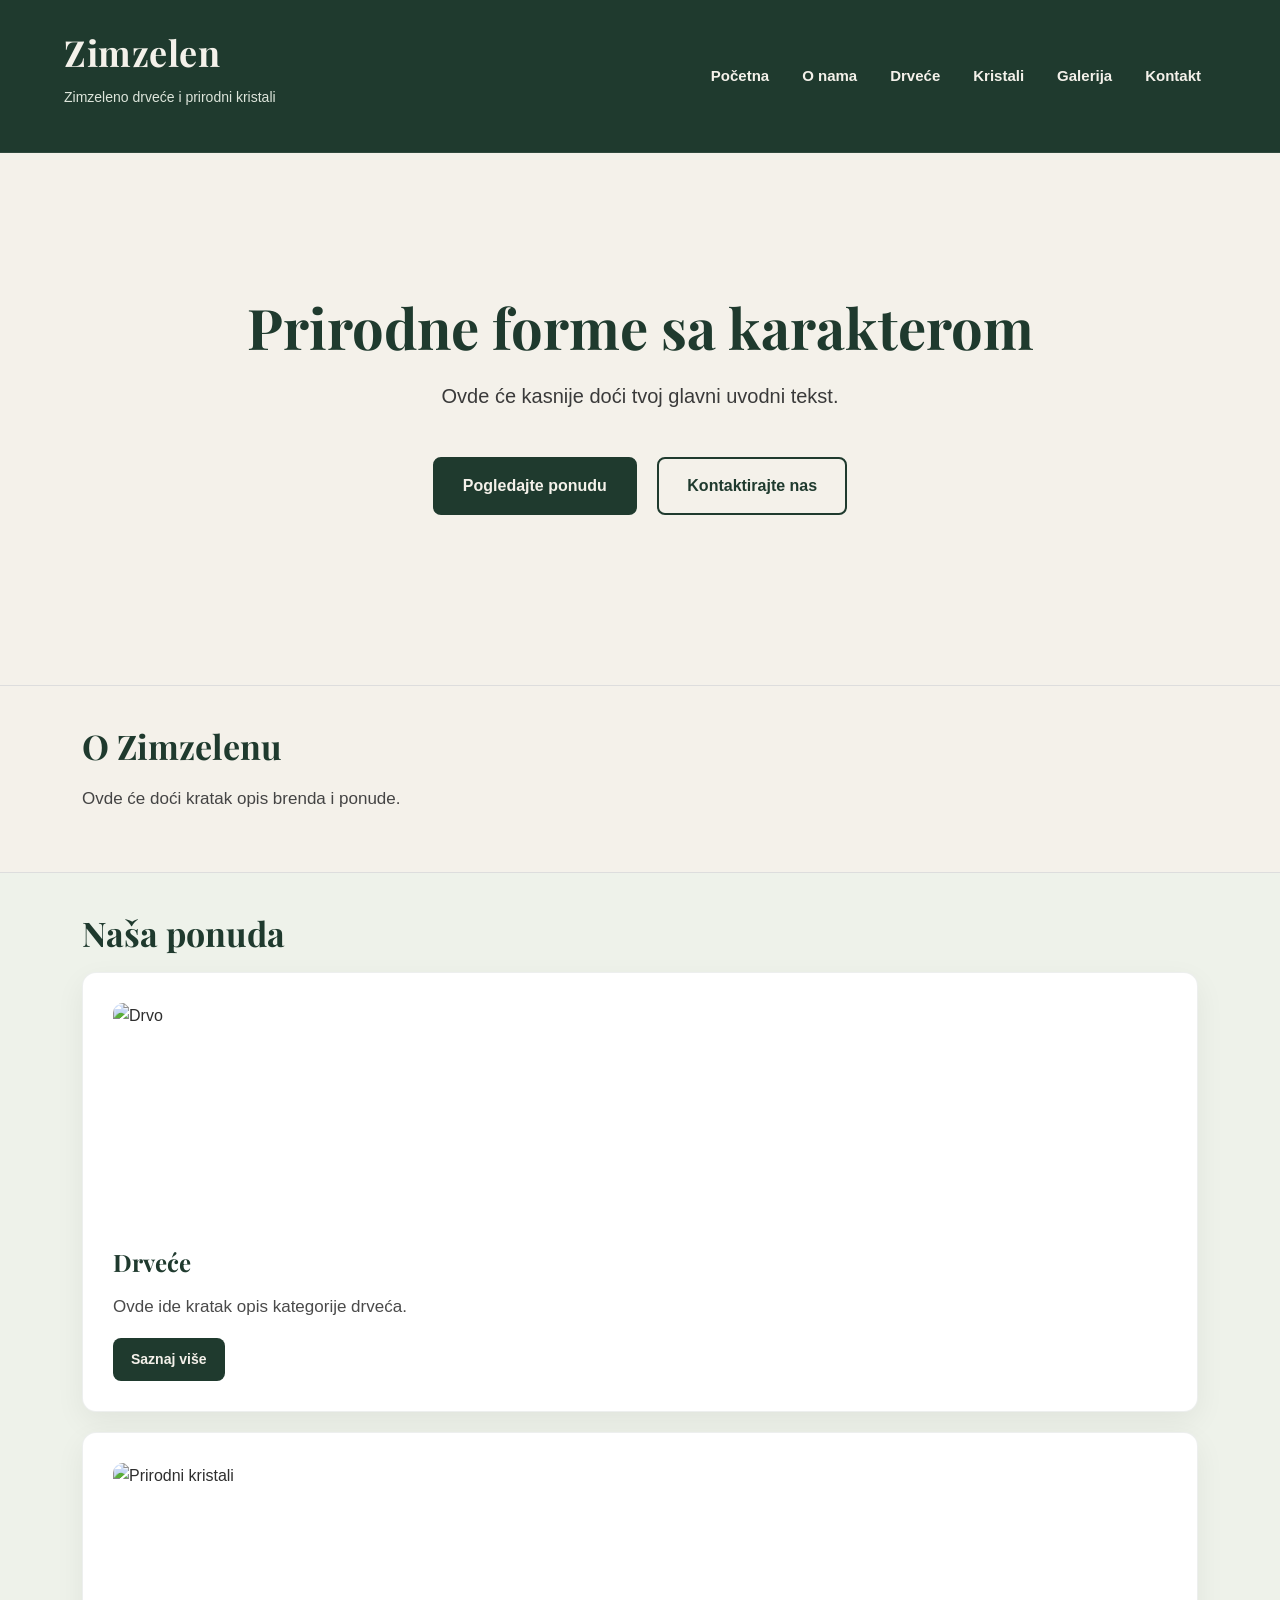
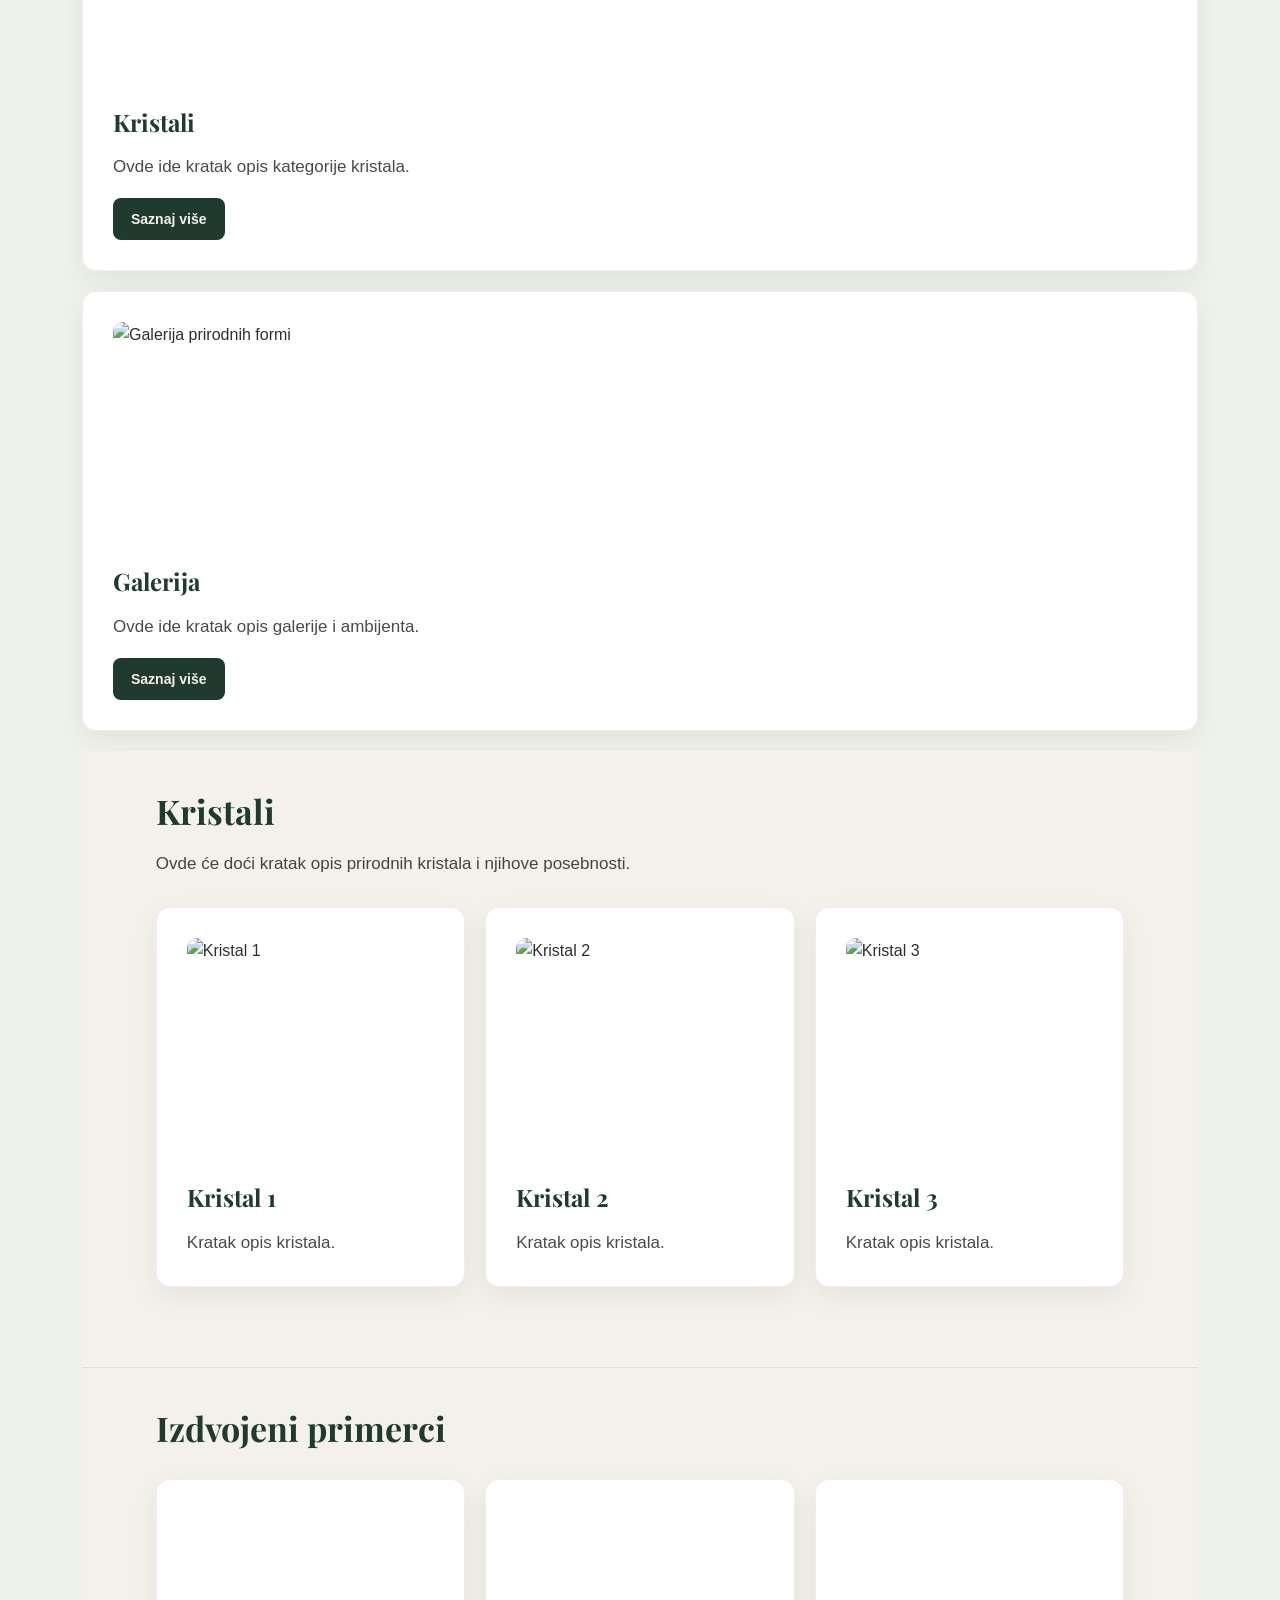
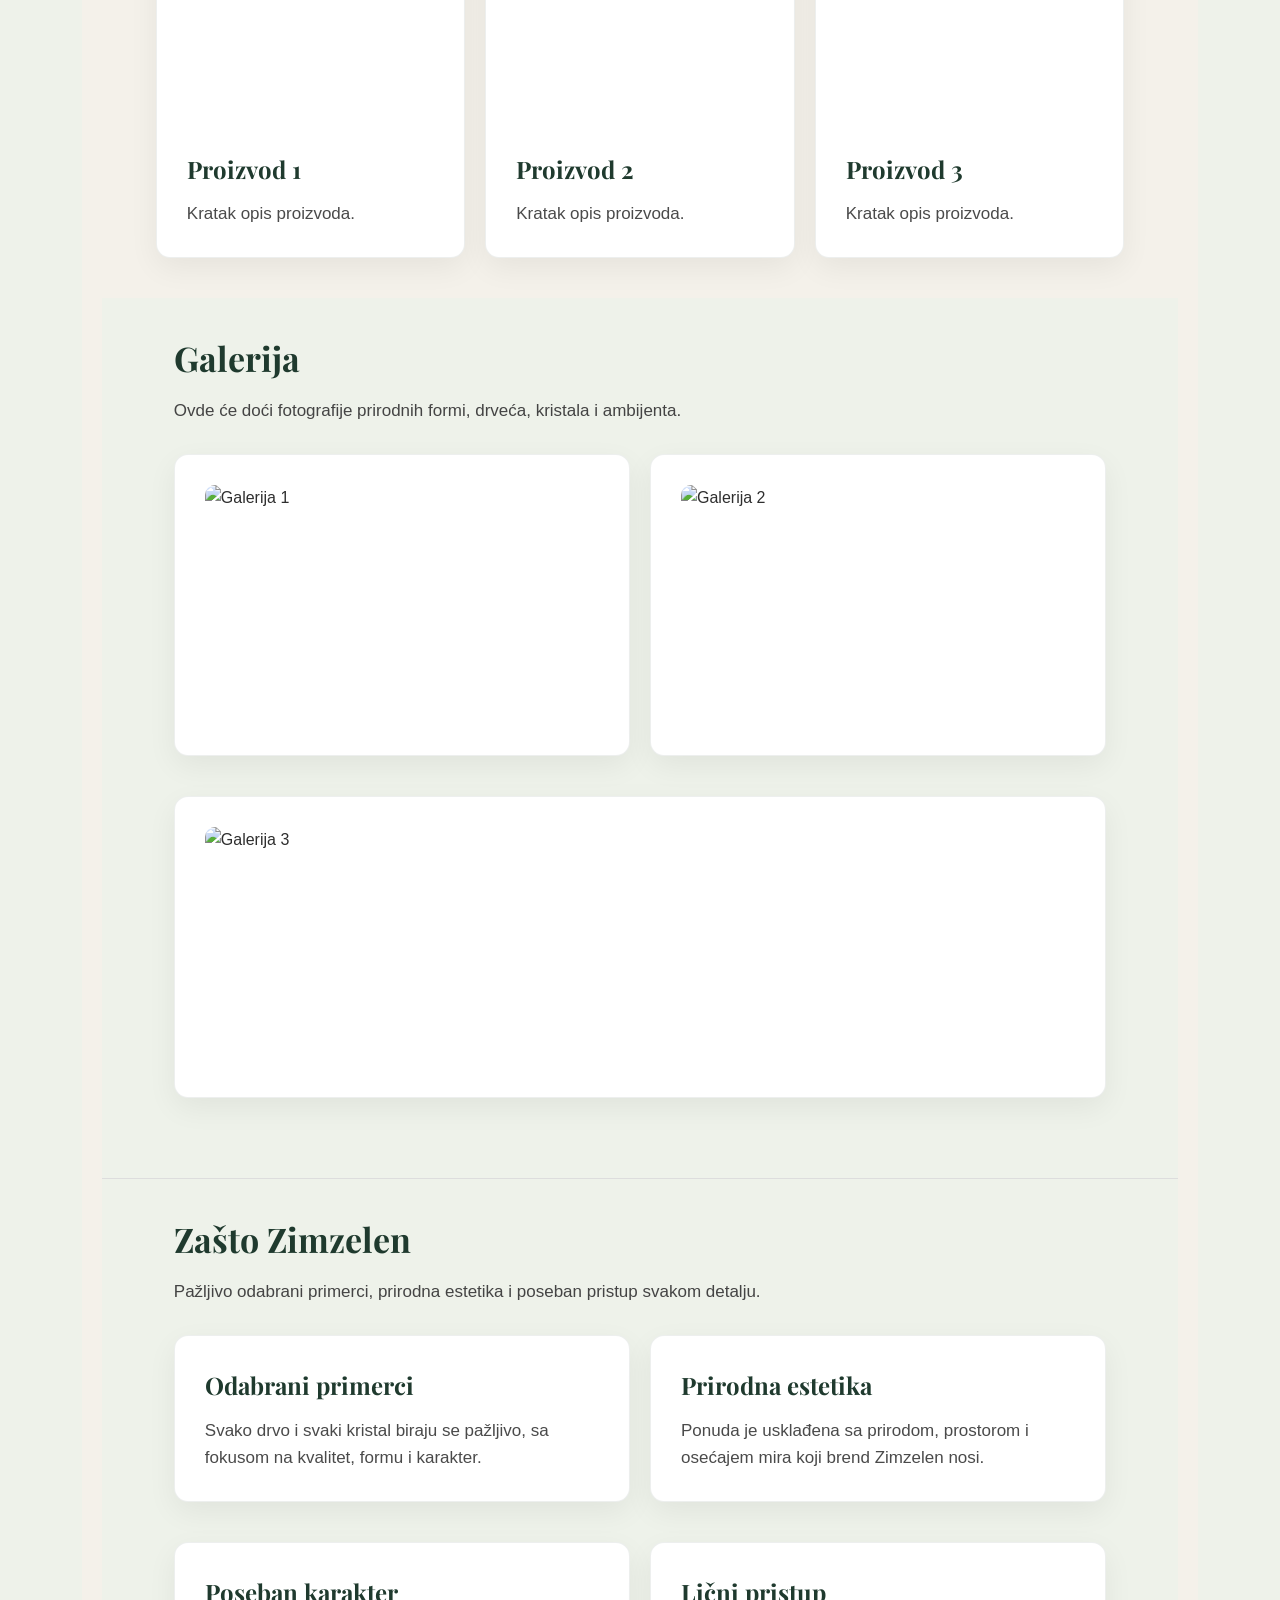
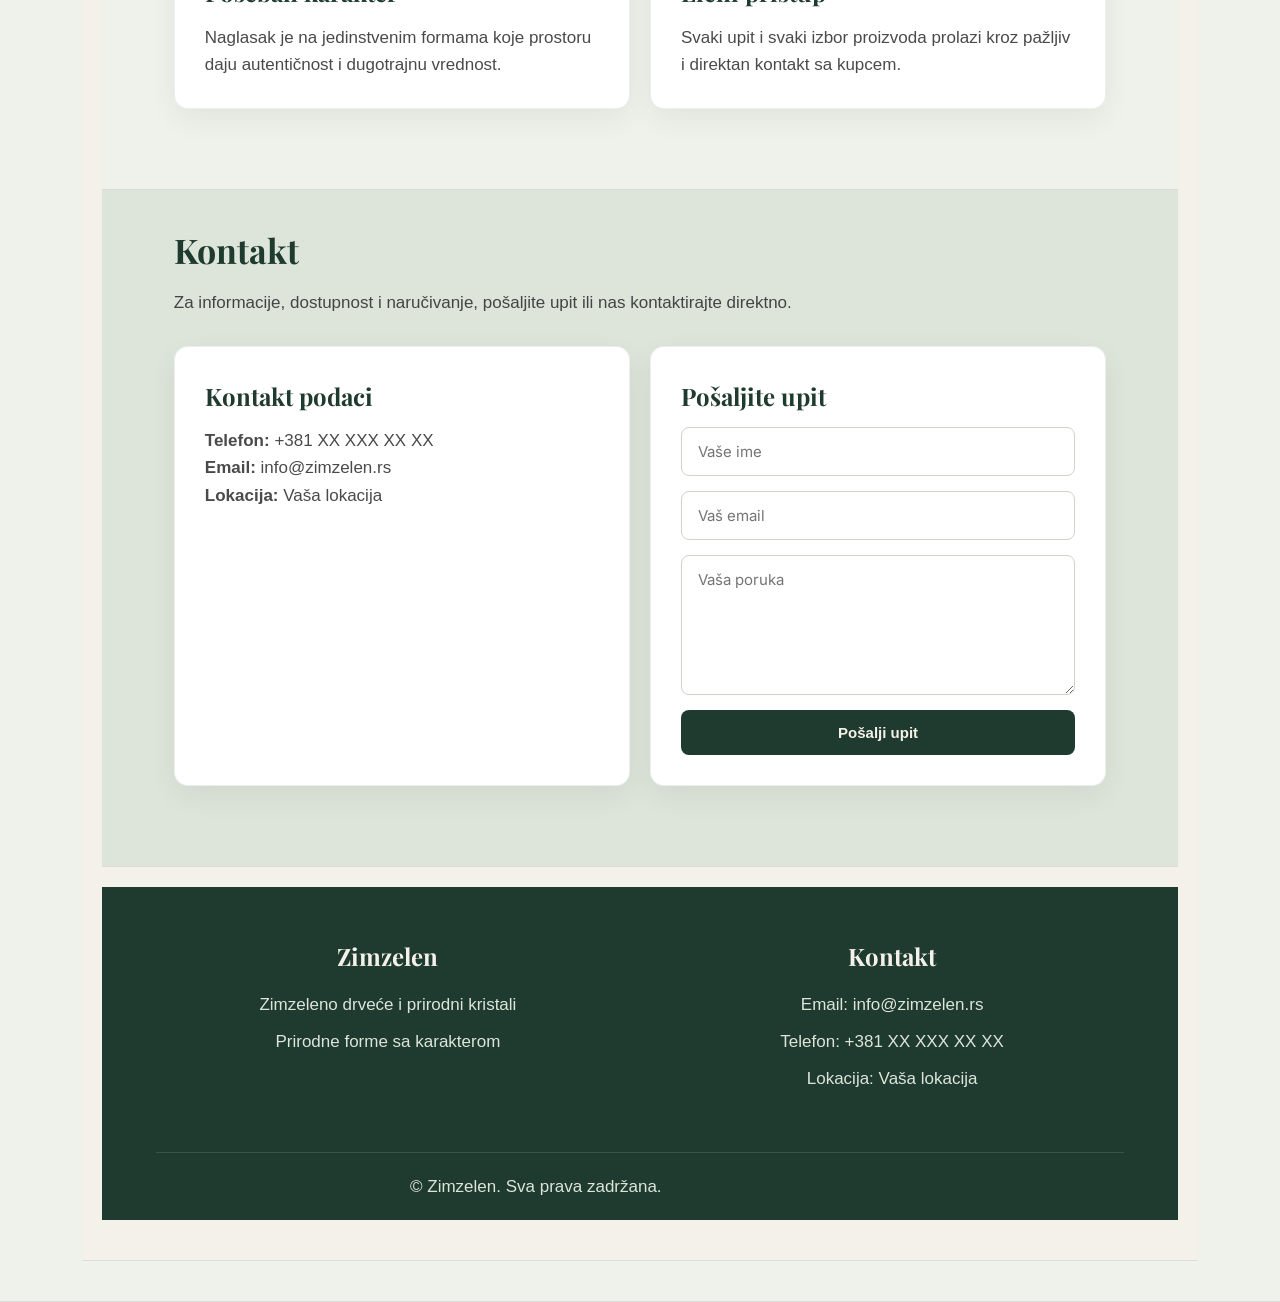
==== commit 317dd822: "Fix HTML structure and update content" ====
--- a/index.html
+++ b/index.html
@@ -61,27 +61,26 @@
   <div class="container">
     <h2>Naša ponuda</h2>
 
-    <div class="card-grid">
-      <div class="card">
-        <img src="slike/100.jpg" alt="Drvo" class="card-image" />
-        <h3>Drveće</h3>
-        <p>Ovde ide kratak opis kategorije drveća.</p>
-      </div>
-
-      <div class="card">
-        <div class="card-image"></div>
-        <h3>Kristali</h3>
-        <p>Ovde ide kratak opis kategorije kristala.</p>
-      </div>
-
-      <div class="card">
-        <div class="card-image"></div>
-        <h3>Galerija</h3>
-        <p>Ovde ide kratak opis galerije i ambijenta.</p>
-      </div>
-    </div>
-  </div>
-</section>
+    <div class="card">
+  <img src="Slike/100.jpg" alt="Drvo" class="card-image" />
+  <h3>Drveće</h3>
+  <p>Ovde ide kratak opis kategorije drveća.</p>
+  <a href="#drvece" class="card-button">Saznaj više</a>
+</div>
+
+      <div class="card">
+  <img src="Slike/100.jpg" alt="Prirodni kristali" class="card-image" />
+  <h3>Kristali</h3>
+  <p>Ovde ide kratak opis kategorije kristala.</p>
+  <a href="#kristali" class="card-button">Saznaj više</a>
+</div>
+
+      <div class="card">
+  <img src="Slike/100.jpg" alt="Galerija prirodnih formi" class="card-image" />
+  <h3>Galerija</h3>
+  <p>Ovde ide kratak opis galerije i ambijenta.</p>
+  <a href="#galerija" class="card-button">Saznaj više</a>
+</div>
 
 <section class="crystals" id="kristali">
   <div class="container">
--- a/style.css
+++ b/style.css
@@ -102,6 +102,10 @@
   color: #444444;
 }
 
+.why-us .card {
+  background-color: #ffffff;
+}
+
 .hero {
   background:
     linear-gradient(rgba(244, 241, 234, 0.72), rgba(244, 241, 234, 0.72)),
@@ -174,6 +178,23 @@
   flex: 1 1 300px;
   transition: transform 0.3s ease, box-shadow 0.3s ease;
   border: 1px solid rgba(31, 58, 46, 0.08);
+}
+
+.card-button {
+  display: inline-block;
+  margin-top: 18px;
+  padding: 10px 18px;
+  background-color: #1F3A2E;
+  color: #F4F1EA;
+  text-decoration: none;
+  border-radius: 8px;
+  font-size: 14px;
+  font-weight: 600;
+  transition: background-color 0.3s ease;
+}
+
+.card-button:hover {
+  background-color: #2A4A3A;
 }
 
 .card-image {
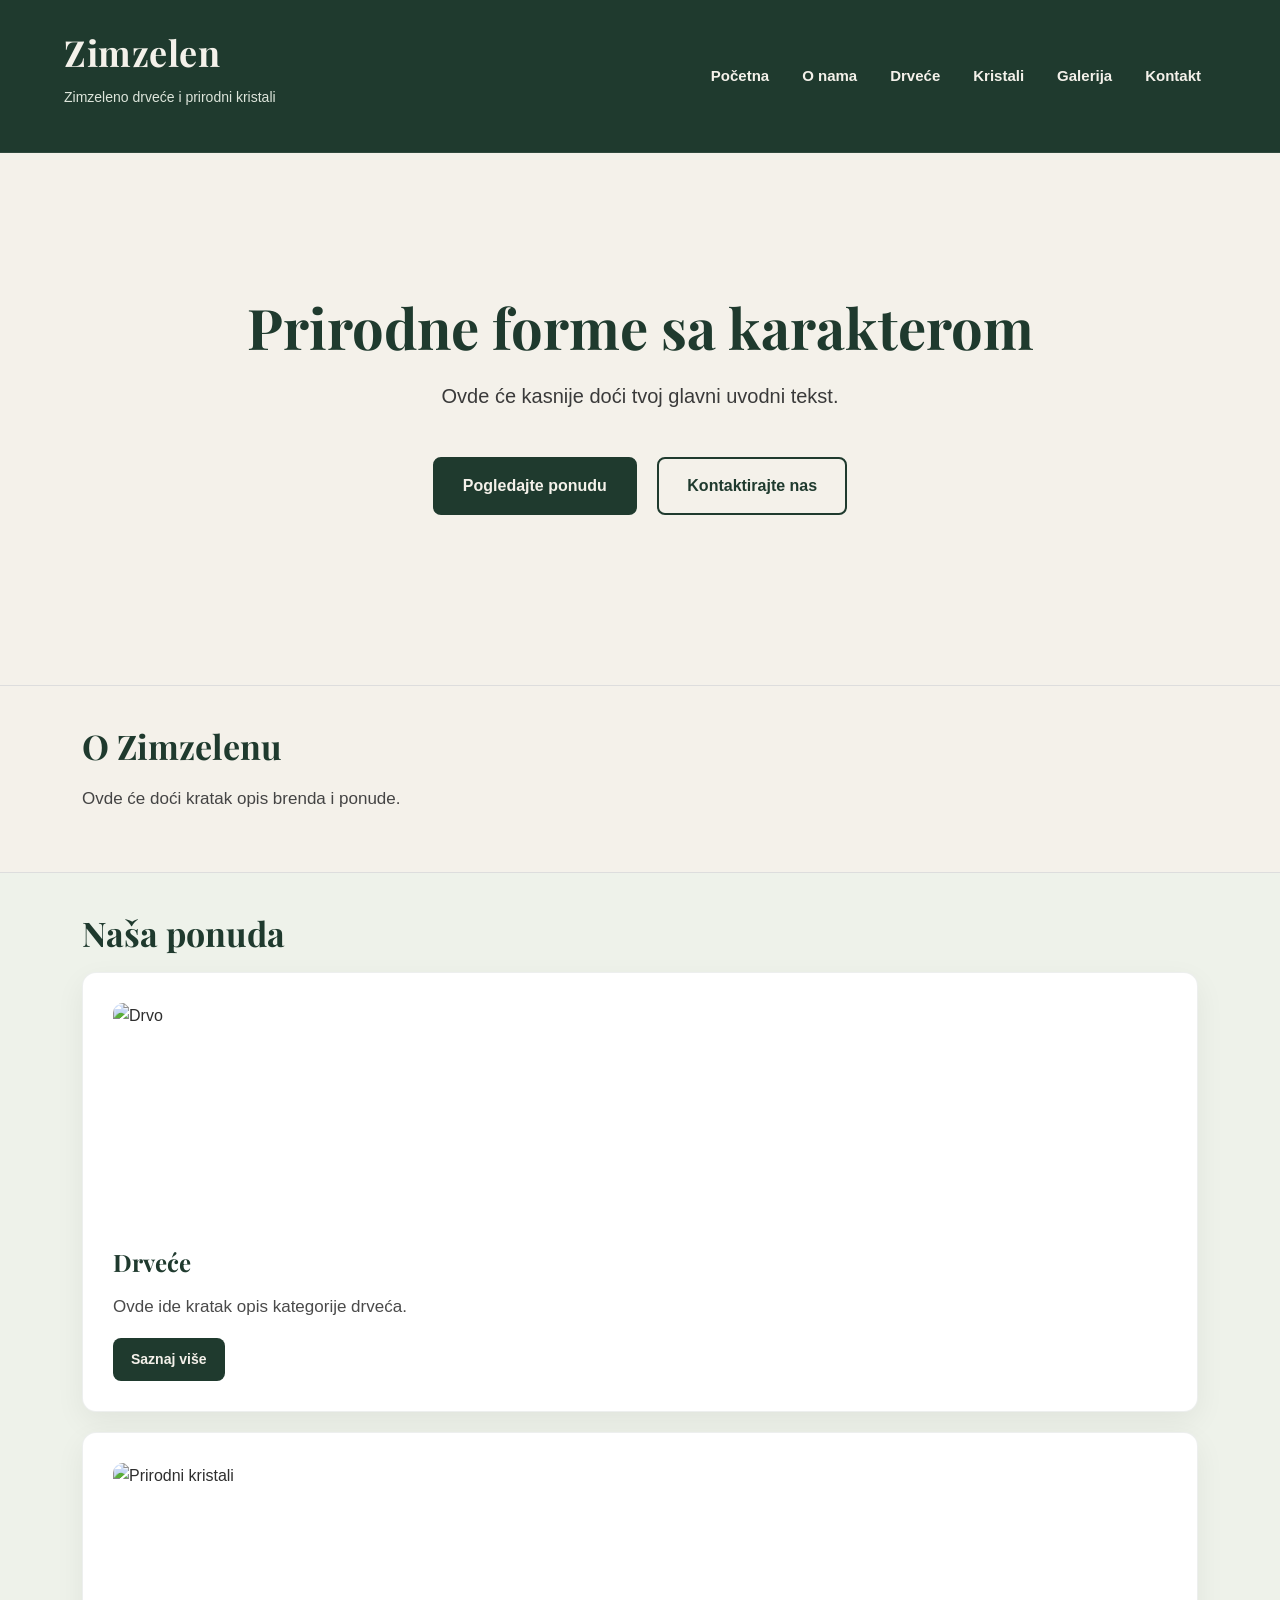
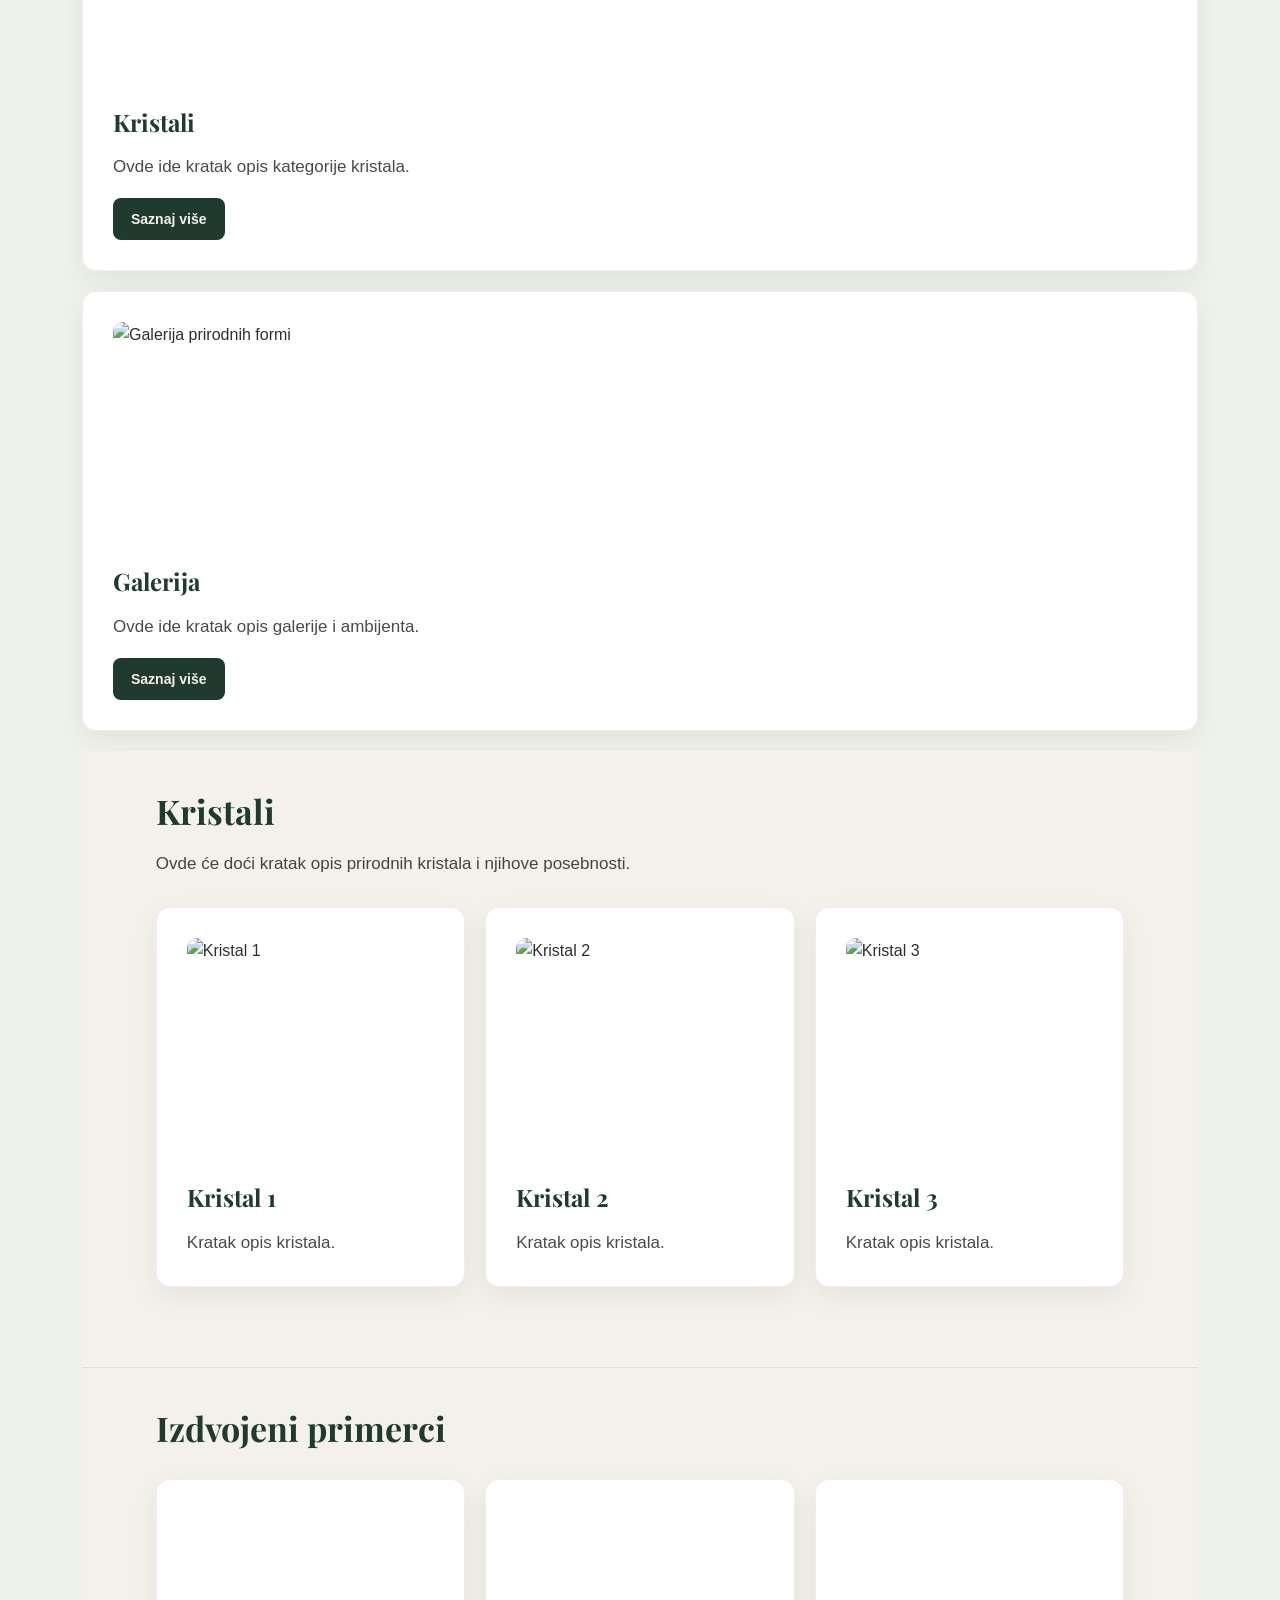
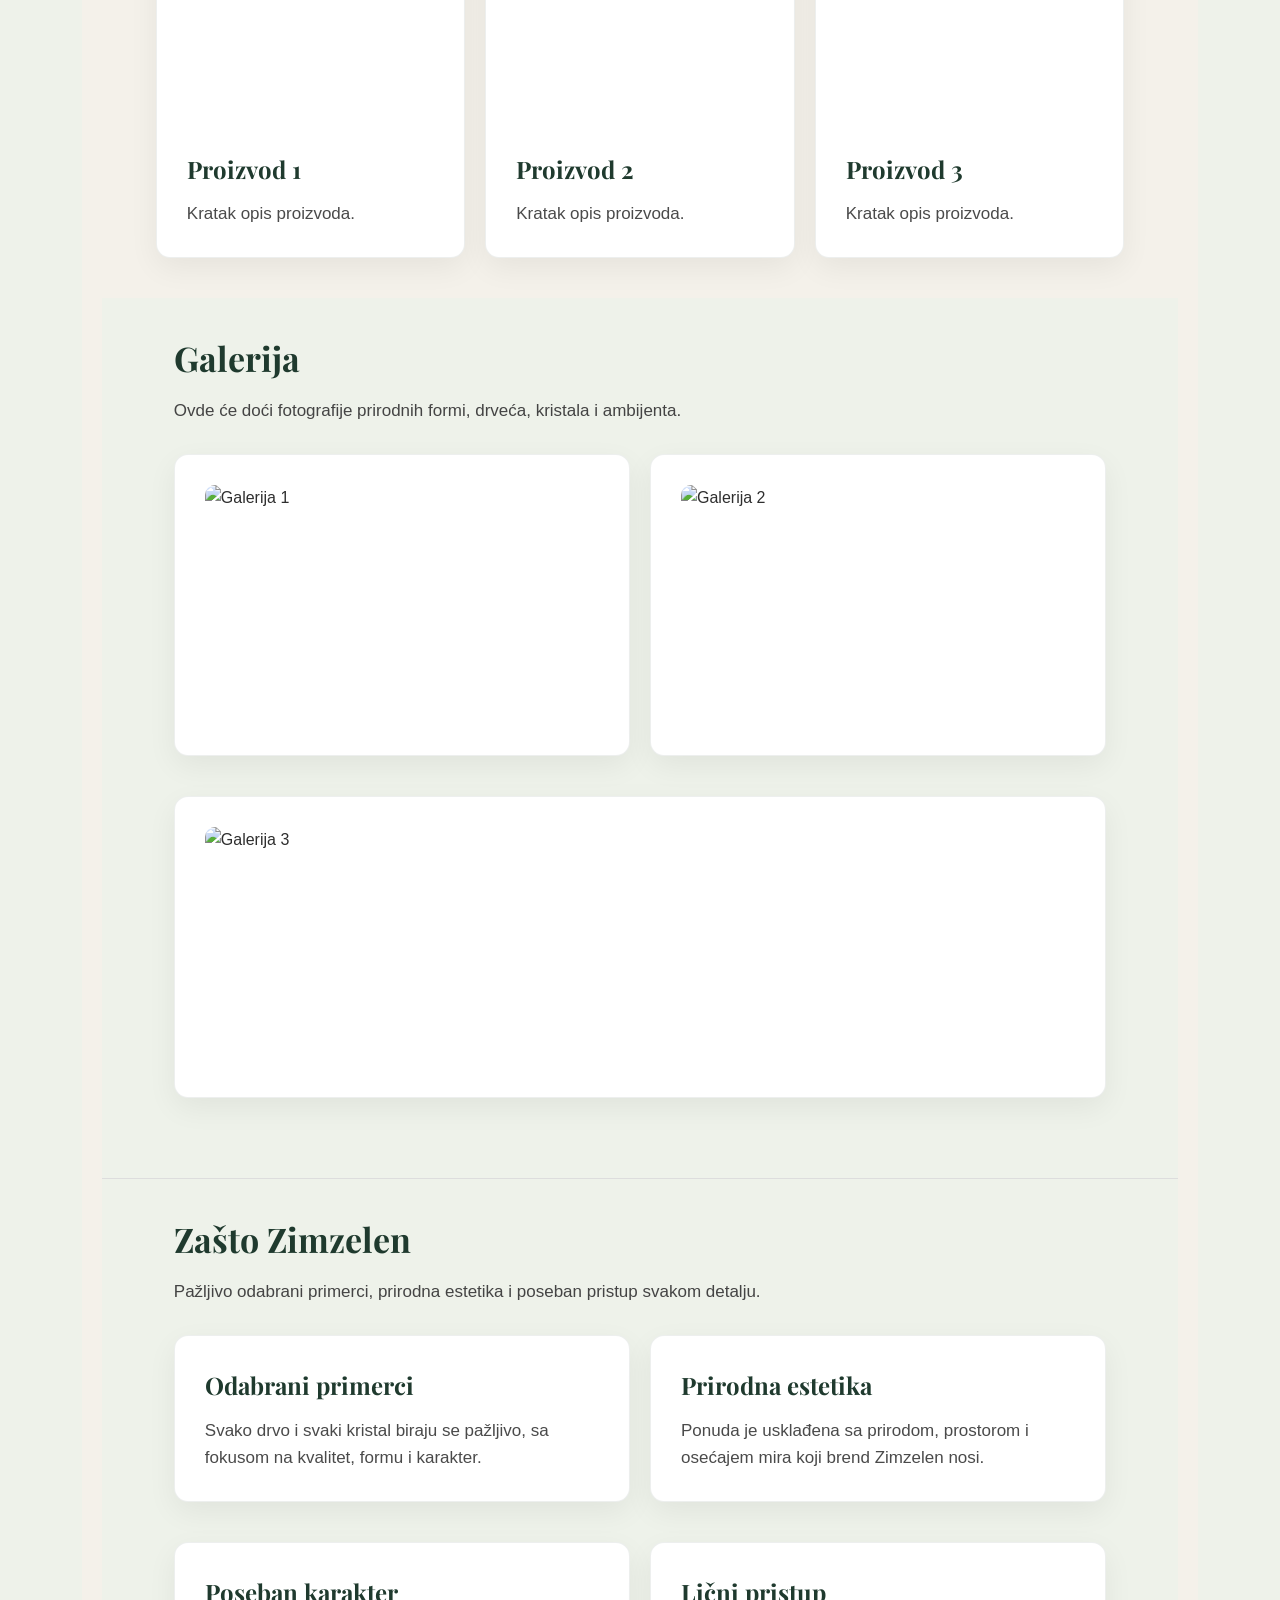
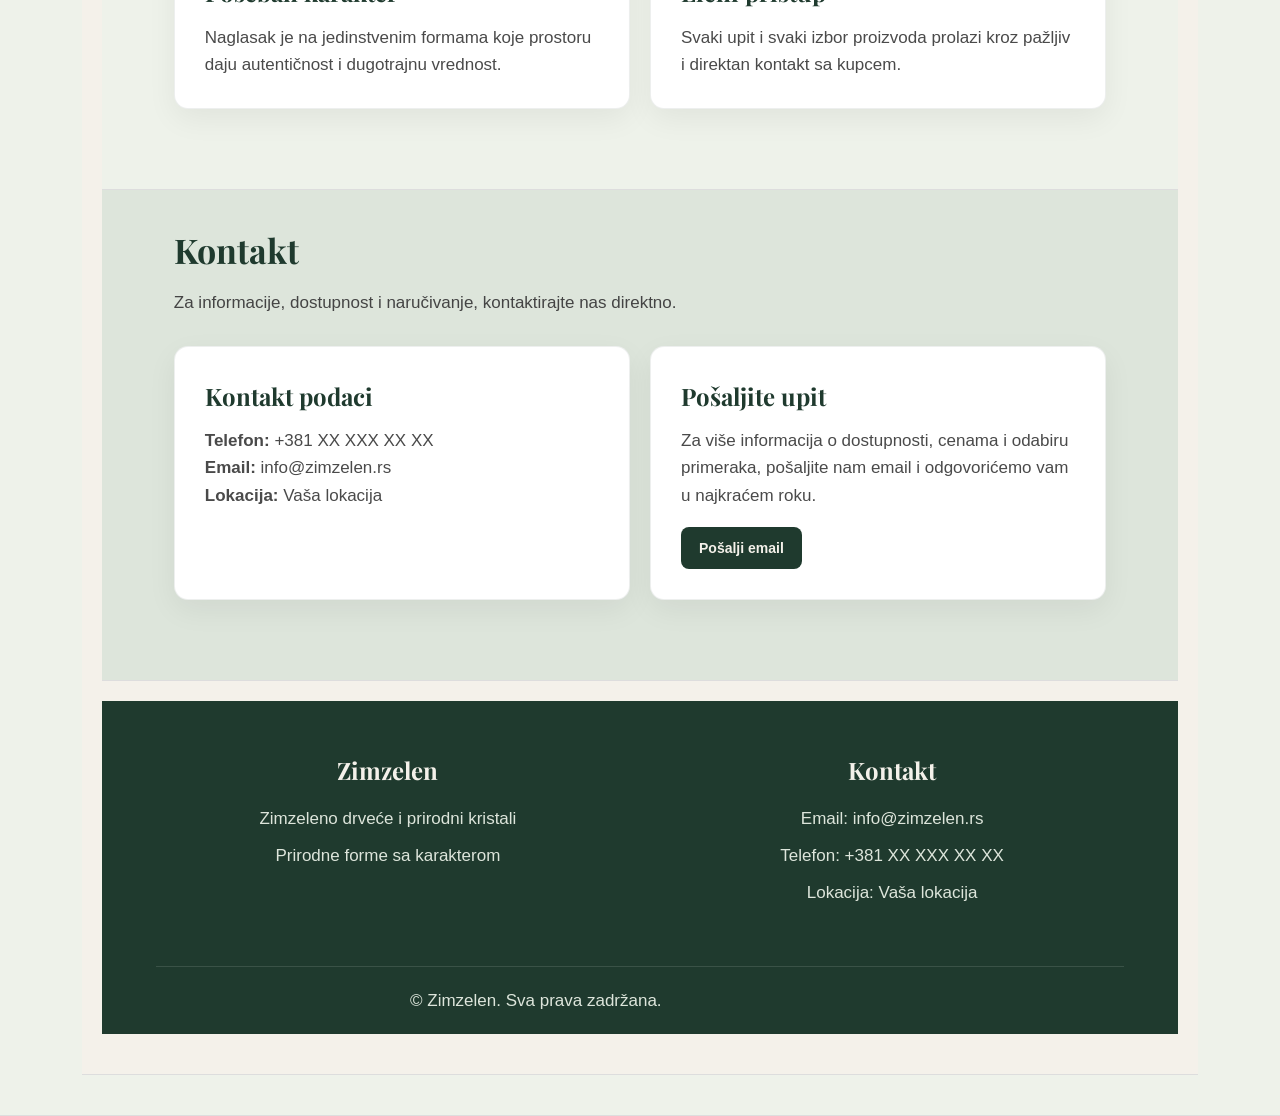
==== commit 73966e71: "Restore index.html with original content" ====
--- a/index.html
+++ b/index.html
@@ -187,7 +187,7 @@
   <section class="contact-call" id="kontakt">
   <div class="container">
     <h2>Kontakt</h2>
-    <p>Za informacije, dostupnost i naručivanje, pošaljite upit ili nas kontaktirajte direktno.</p>
+    <p>Za informacije, dostupnost i naručivanje, kontaktirajte nas direktno.</p>
 
     <div class="contact-grid">
       <div class="card">
@@ -199,14 +199,8 @@
 
       <div class="card">
         <h3>Pošaljite upit</h3>
-        <form class="contact-form" name="kontakt" method="POST" data-netlify="true"> 
-  <input type="hidden" name="form-name" value="kontakt" />
-
-  <input type="text" name="ime" placeholder="Vaše ime" required />
-  <input type="email" name="email" placeholder="Vaš email" required />
-  <textarea name="poruka" placeholder="Vaša poruka" required></textarea>
-  <button type="submit">Pošalji upit</button>
-</form>
+        <p>Za više informacija o dostupnosti, cenama i odabiru primeraka, pošaljite nam email i odgovorićemo vam u najkraćem roku.</p>
+        <a href="mailto:info@zimzelen.rs" class="card-button">Pošalji email</a>
       </div>
     </div>
   </div>
